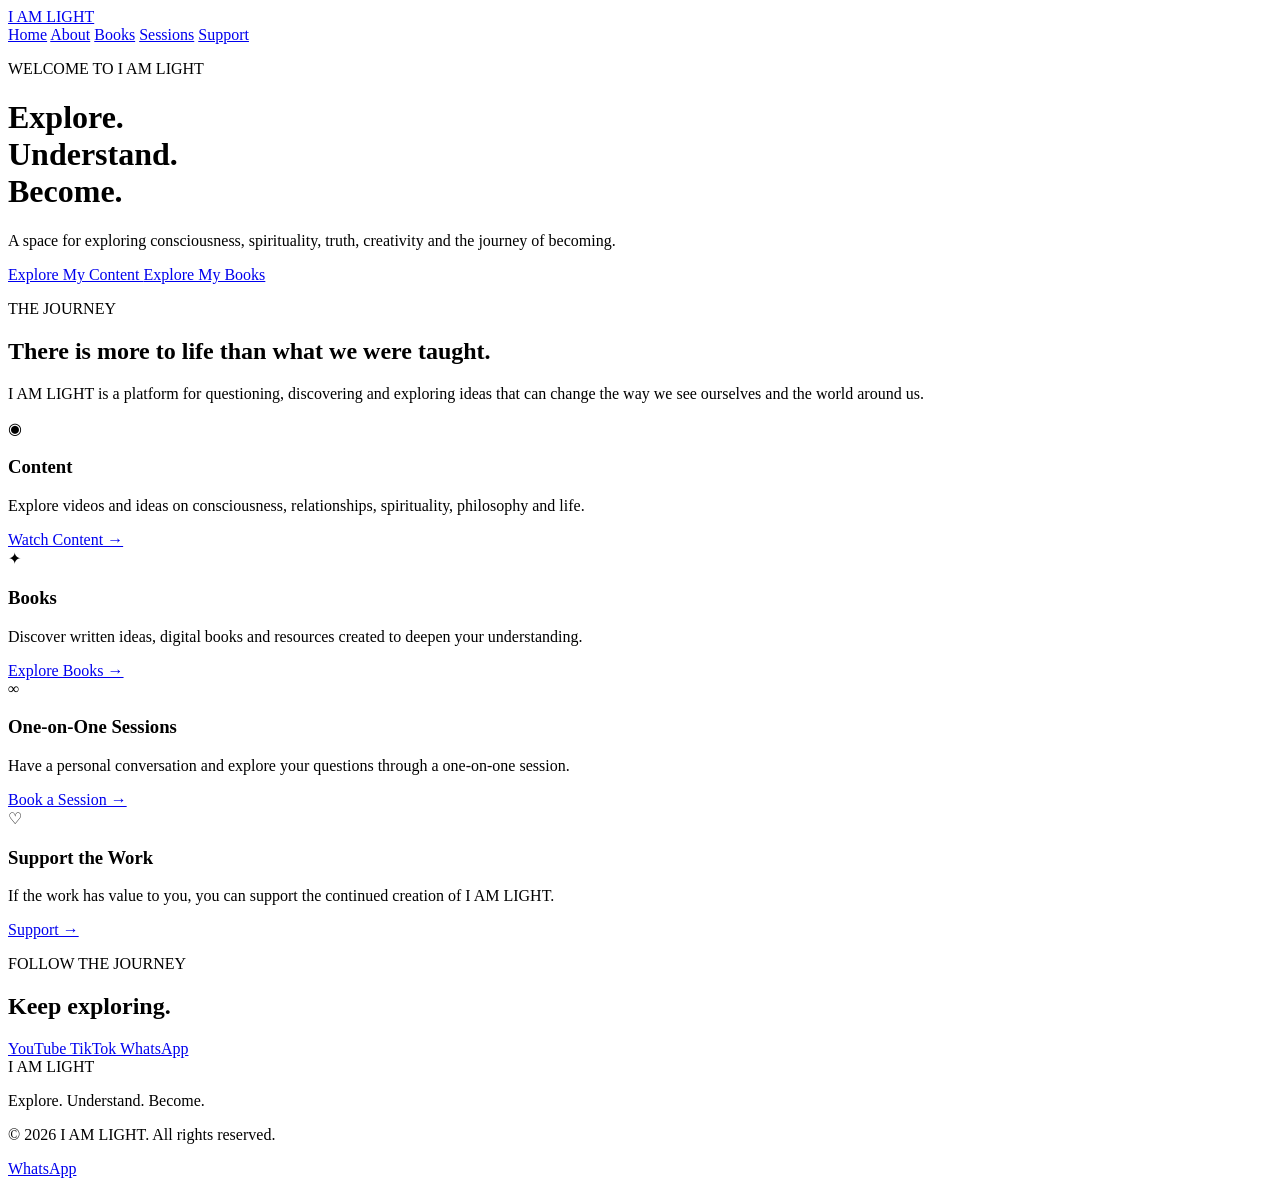
==== index.html @ 83806f4c "Create index.html" ====
<!DOCTYPE html>
<html lang="en">
<head>
    <meta charset="UTF-8">
    <meta name="viewport" content="width=device-width, initial-scale=1.0">

    <meta name="description"
          content="I AM LIGHT — Exploring consciousness, spirituality, truth, creativity and transformation.">

    <title>I AM LIGHT | Explore. Understand. Become.</title>

    <link rel="stylesheet" href="style.css">
</head>

<body>

<!-- NAVIGATION -->
<nav class="navbar">

    <a href="index.html" class="logo">
        I AM LIGHT
    </a>

    <div class="nav-links">
        <a href="index.html">Home</a>
        <a href="about.html">About</a>
        <a href="books.html">Books</a>
        <a href="sessions.html">Sessions</a>
        <a href="support.html">Support</a>
    </div>

</nav>


<!-- HERO -->
<header class="hero">

    <div class="hero-content">

        <p class="eyebrow">
            WELCOME TO I AM LIGHT
        </p>

        <h1>
            Explore.<br>
            Understand.<br>
            Become.
        </h1>

        <p class="hero-text">
            A space for exploring consciousness, spirituality,
            truth, creativity and the journey of becoming.
        </p>

        <div class="hero-buttons">

            <a
                href="https://youtube.com/@iamlightofficial"
                target="_blank"
                class="btn primary">
                Explore My Content
            </a>

            <a
                href="books.html"
                class="btn secondary">
                Explore My Books
            </a>

        </div>

    </div>

</header>


<!-- INTRODUCTION -->
<section class="intro">

    <p class="eyebrow">
        THE JOURNEY
    </p>

    <h2>
        There is more to life than what we were taught.
    </h2>

    <p>
        I AM LIGHT is a platform for questioning,
        discovering and exploring ideas that can change
        the way we see ourselves and the world around us.
    </p>

</section>


<!-- MAIN FEATURES -->
<section class="features">

    <div class="feature-card">

        <div class="icon">◉</div>

        <h3>Content</h3>

        <p>
            Explore videos and ideas on consciousness,
            relationships, spirituality, philosophy and life.
        </p>

        <a href="https://youtube.com/@iamlightofficial"
           target="_blank">
            Watch Content →
        </a>

    </div>


    <div class="feature-card">

        <div class="icon">✦</div>

        <h3>Books</h3>

        <p>
            Discover written ideas, digital books and
            resources created to deepen your understanding.
        </p>

        <a href="books.html">
            Explore Books →
        </a>

    </div>


    <div class="feature-card">

        <div class="icon">∞</div>

        <h3>One-on-One Sessions</h3>

        <p>
            Have a personal conversation and explore
            your questions through a one-on-one session.
        </p>

        <a href="sessions.html">
            Book a Session →
        </a>

    </div>


    <div class="feature-card">

        <div class="icon">♡</div>

        <h3>Support the Work</h3>

        <p>
            If the work has value to you, you can support
            the continued creation of I AM LIGHT.
        </p>

        <a href="support.html">
            Support →
        </a>

    </div>

</section>


<!-- SOCIALS -->
<section class="social-section">

    <p class="eyebrow">
        FOLLOW THE JOURNEY
    </p>

    <h2>
        Keep exploring.
    </h2>

    <div class="social-buttons">

        <a
            href="https://youtube.com/@iamlightofficial"
            target="_blank"
            class="social-btn">
            YouTube
        </a>

        <a
            href="https://www.tiktok.com/@iamlightofficial"
            target="_blank"
            class="social-btn">
            TikTok
        </a>

        <a
            href="https://wa.me/254745130626"
            target="_blank"
            class="social-btn">
            WhatsApp
        </a>

    </div>

</section>


<!-- FOOTER -->
<footer>

    <div class="footer-logo">
        I AM LIGHT
    </div>

    <p>
        Explore. Understand. Become.
    </p>

    <p class="copyright">
        © 2026 I AM LIGHT. All rights reserved.
    </p>

</footer>


<!-- WHATSAPP FLOATING BUTTON -->

<a
    href="https://wa.me/254745130626?text=Hello%20I%20AM%20LIGHT"
    target="_blank"
    class="whatsapp">
    WhatsApp
</a>


<script src="script.js"></script>

</body>
</html>
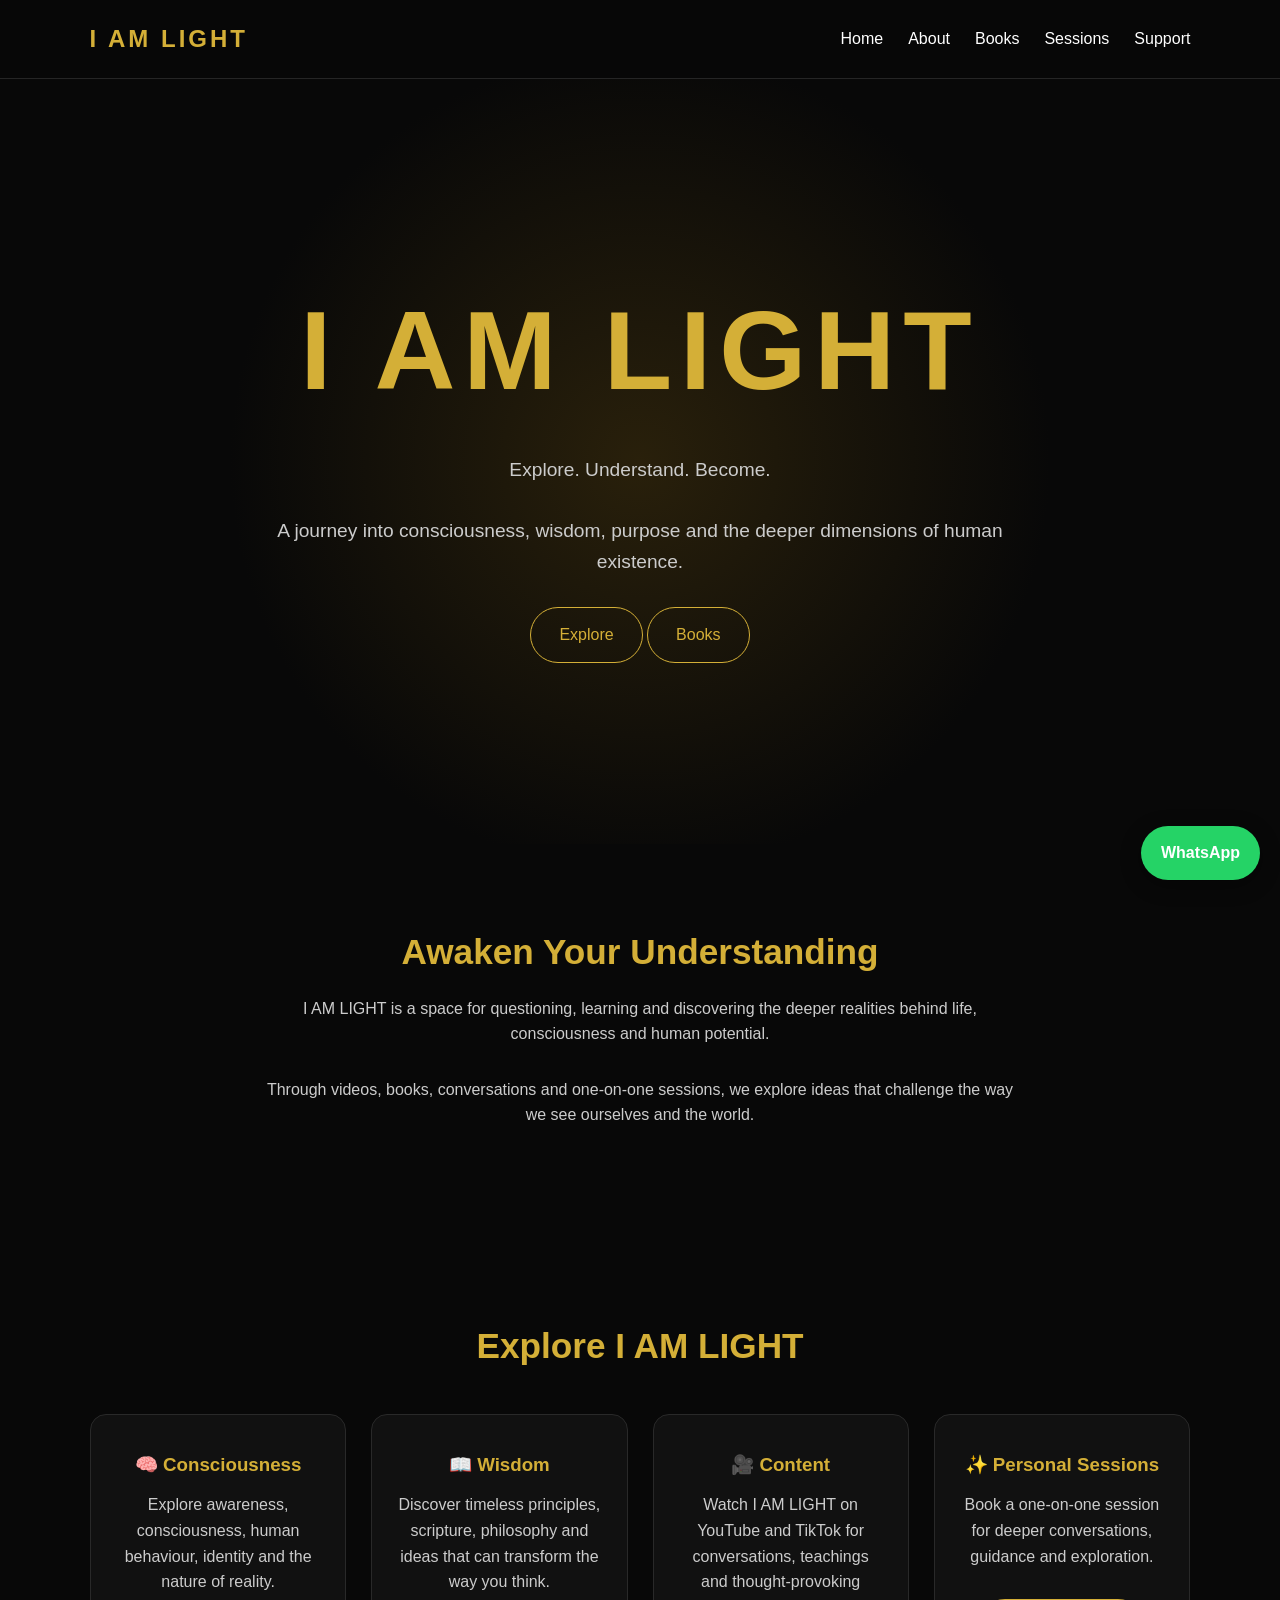
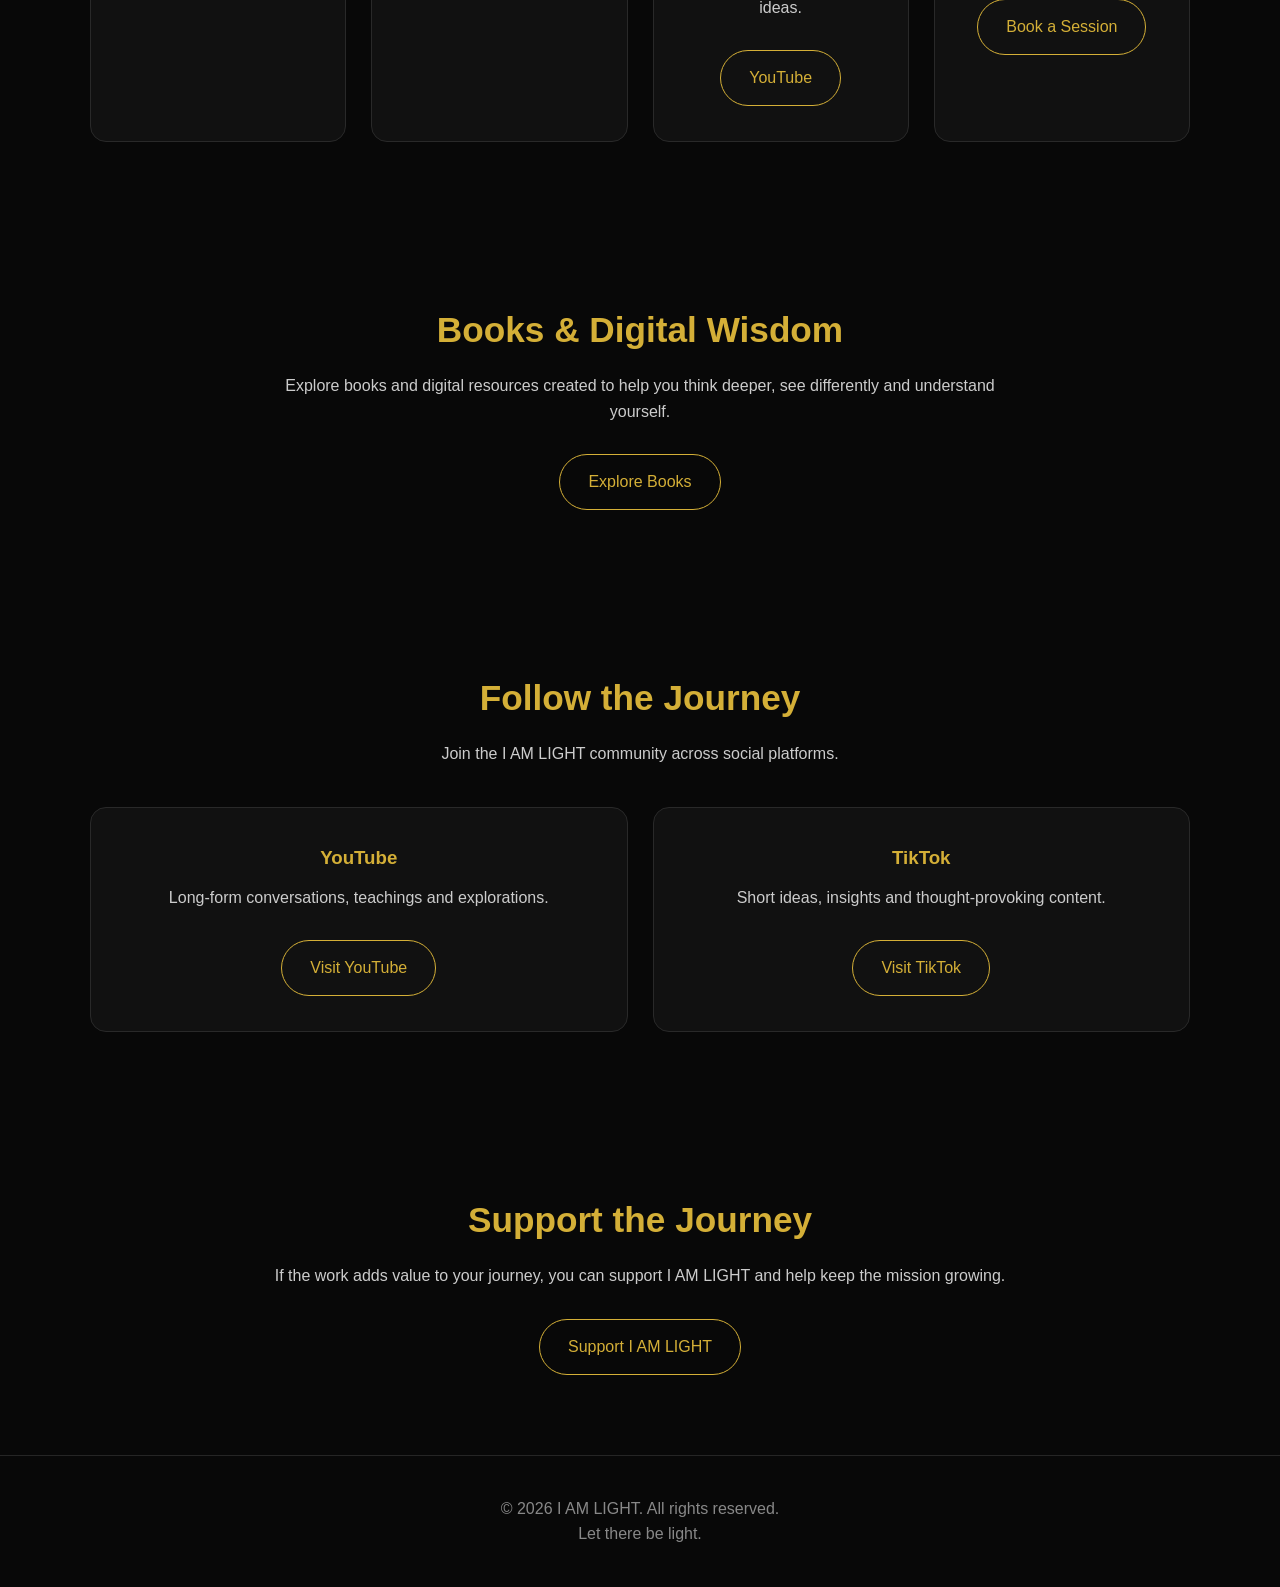
==== commit f308d2aa: "Create index.html" ====
--- a/index.html
+++ b/index.html
@@ -4,10 +4,10 @@
     <meta charset="UTF-8">
     <meta name="viewport" content="width=device-width, initial-scale=1.0">
 
+    <title>I AM LIGHT | Explore. Understand. Become.</title>
+
     <meta name="description"
-          content="I AM LIGHT — Exploring consciousness, spirituality, truth, creativity and transformation.">
-
-    <title>I AM LIGHT | Explore. Understand. Become.</title>
+          content="I AM LIGHT — a platform for exploring consciousness, wisdom, purpose, spirituality and human potential.">
 
     <link rel="stylesheet" href="style.css">
 </head>
@@ -15,227 +15,238 @@
 <body>
 
 <!-- NAVIGATION -->
-<nav class="navbar">
-
-    <a href="index.html" class="logo">
-        I AM LIGHT
-    </a>
-
-    <div class="nav-links">
-        <a href="index.html">Home</a>
-        <a href="about.html">About</a>
-        <a href="books.html">Books</a>
-        <a href="sessions.html">Sessions</a>
-        <a href="support.html">Support</a>
+
+<nav>
+    <h2>I AM LIGHT</h2>
+
+    <ul>
+        <li><a href="index.html">Home</a></li>
+        <li><a href="about.html">About</a></li>
+        <li><a href="books.html">Books</a></li>
+        <li><a href="sessions.html">Sessions</a></li>
+        <li><a href="support.html">Support</a></li>
+    </ul>
+</nav>
+
+
+<!-- HERO -->
+
+<section class="hero">
+
+    <h1>I AM LIGHT</h1>
+
+    <p>
+        Explore. Understand. Become.
+    </p>
+
+    <p>
+        A journey into consciousness, wisdom, purpose and the
+        deeper dimensions of human existence.
+    </p>
+
+    <div>
+        <a href="#explore" class="button">
+            Explore
+        </a>
+
+        <a href="books.html" class="button">
+            Books
+        </a>
     </div>
 
-</nav>
-
-
-<!-- HERO -->
-<header class="hero">
-
-    <div class="hero-content">
-
-        <p class="eyebrow">
-            WELCOME TO I AM LIGHT
-        </p>
-
-        <h1>
-            Explore.<br>
-            Understand.<br>
-            Become.
-        </h1>
-
-        <p class="hero-text">
-            A space for exploring consciousness, spirituality,
-            truth, creativity and the journey of becoming.
-        </p>
-
-        <div class="hero-buttons">
+</section>
+
+
+<!-- INTRODUCTION -->
+
+<section id="explore">
+
+    <h2>Awaken Your Understanding</h2>
+
+    <p>
+        I AM LIGHT is a space for questioning, learning and discovering
+        the deeper realities behind life, consciousness and human potential.
+    </p>
+
+    <p>
+        Through videos, books, conversations and one-on-one sessions,
+        we explore ideas that challenge the way we see ourselves and the world.
+    </p>
+
+</section>
+
+
+<!-- WHAT YOU WILL FIND -->
+
+<section>
+
+    <h2>Explore I AM LIGHT</h2>
+
+    <div class="cards">
+
+        <div class="card">
+            <h3>🧠 Consciousness</h3>
+
+            <p>
+                Explore awareness, consciousness, human behaviour,
+                identity and the nature of reality.
+            </p>
+        </div>
+
+
+        <div class="card">
+            <h3>📖 Wisdom</h3>
+
+            <p>
+                Discover timeless principles, scripture, philosophy
+                and ideas that can transform the way you think.
+            </p>
+        </div>
+
+
+        <div class="card">
+            <h3>🎥 Content</h3>
+
+            <p>
+                Watch I AM LIGHT on YouTube and TikTok for conversations,
+                teachings and thought-provoking ideas.
+            </p>
 
             <a
                 href="https://youtube.com/@iamlightofficial"
                 target="_blank"
-                class="btn primary">
-                Explore My Content
-            </a>
+                class="button">
+                YouTube
+            </a>
+        </div>
+
+
+        <div class="card">
+            <h3>✨ Personal Sessions</h3>
+
+            <p>
+                Book a one-on-one session for deeper conversations,
+                guidance and exploration.
+            </p>
+
+            <a href="sessions.html" class="button">
+                Book a Session
+            </a>
+        </div>
+
+    </div>
+
+</section>
+
+
+<!-- BOOKS -->
+
+<section>
+
+    <h2>Books & Digital Wisdom</h2>
+
+    <p>
+        Explore books and digital resources created to help you
+        think deeper, see differently and understand yourself.
+    </p>
+
+    <a href="books.html" class="button">
+        Explore Books
+    </a>
+
+</section>
+
+
+<!-- SOCIAL -->
+
+<section>
+
+    <h2>Follow the Journey</h2>
+
+    <p>
+        Join the I AM LIGHT community across social platforms.
+    </p>
+
+    <div class="cards">
+
+        <div class="card">
+            <h3>YouTube</h3>
+
+            <p>
+                Long-form conversations, teachings and explorations.
+            </p>
 
             <a
-                href="books.html"
-                class="btn secondary">
-                Explore My Books
-            </a>
-
+                href="https://youtube.com/@iamlightofficial"
+                target="_blank"
+                class="button">
+                Visit YouTube
+            </a>
+        </div>
+
+
+        <div class="card">
+            <h3>TikTok</h3>
+
+            <p>
+                Short ideas, insights and thought-provoking content.
+            </p>
+
+            <a
+                href="https://www.tiktok.com/@iamlightofficial"
+                target="_blank"
+                class="button">
+                Visit TikTok
+            </a>
         </div>
 
     </div>
 
-</header>
-
-
-<!-- INTRODUCTION -->
-<section class="intro">
-
-    <p class="eyebrow">
-        THE JOURNEY
-    </p>
-
-    <h2>
-        There is more to life than what we were taught.
-    </h2>
-
-    <p>
-        I AM LIGHT is a platform for questioning,
-        discovering and exploring ideas that can change
-        the way we see ourselves and the world around us.
-    </p>
-
-</section>
-
-
-<!-- MAIN FEATURES -->
-<section class="features">
-
-    <div class="feature-card">
-
-        <div class="icon">◉</div>
-
-        <h3>Content</h3>
-
-        <p>
-            Explore videos and ideas on consciousness,
-            relationships, spirituality, philosophy and life.
-        </p>
-
-        <a href="https://youtube.com/@iamlightofficial"
-           target="_blank">
-            Watch Content →
-        </a>
-
-    </div>
-
-
-    <div class="feature-card">
-
-        <div class="icon">✦</div>
-
-        <h3>Books</h3>
-
-        <p>
-            Discover written ideas, digital books and
-            resources created to deepen your understanding.
-        </p>
-
-        <a href="books.html">
-            Explore Books →
-        </a>
-
-    </div>
-
-
-    <div class="feature-card">
-
-        <div class="icon">∞</div>
-
-        <h3>One-on-One Sessions</h3>
-
-        <p>
-            Have a personal conversation and explore
-            your questions through a one-on-one session.
-        </p>
-
-        <a href="sessions.html">
-            Book a Session →
-        </a>
-
-    </div>
-
-
-    <div class="feature-card">
-
-        <div class="icon">♡</div>
-
-        <h3>Support the Work</h3>
-
-        <p>
-            If the work has value to you, you can support
-            the continued creation of I AM LIGHT.
-        </p>
-
-        <a href="support.html">
-            Support →
-        </a>
-
-    </div>
-
-</section>
-
-
-<!-- SOCIALS -->
-<section class="social-section">
-
-    <p class="eyebrow">
-        FOLLOW THE JOURNEY
-    </p>
-
-    <h2>
-        Keep exploring.
-    </h2>
-
-    <div class="social-buttons">
-
-        <a
-            href="https://youtube.com/@iamlightofficial"
-            target="_blank"
-            class="social-btn">
-            YouTube
-        </a>
-
-        <a
-            href="https://www.tiktok.com/@iamlightofficial"
-            target="_blank"
-            class="social-btn">
-            TikTok
-        </a>
-
-        <a
-            href="https://wa.me/254745130626"
-            target="_blank"
-            class="social-btn">
-            WhatsApp
-        </a>
-
-    </div>
+</section>
+
+
+<!-- SUPPORT -->
+
+<section>
+
+    <h2>Support the Journey</h2>
+
+    <p>
+        If the work adds value to your journey, you can support
+        I AM LIGHT and help keep the mission growing.
+    </p>
+
+    <a href="support.html" class="button">
+        Support I AM LIGHT
+    </a>
 
 </section>
 
 
 <!-- FOOTER -->
+
 <footer>
 
-    <div class="footer-logo">
-        I AM LIGHT
-    </div>
-
-    <p>
-        Explore. Understand. Become.
-    </p>
-
-    <p class="copyright">
+    <p>
         © 2026 I AM LIGHT. All rights reserved.
     </p>
 
+    <p>
+        Let there be light.
+    </p>
+
 </footer>
 
 
-<!-- WHATSAPP FLOATING BUTTON -->
+<!-- WHATSAPP -->
 
 <a
     href="https://wa.me/254745130626?text=Hello%20I%20AM%20LIGHT"
     target="_blank"
     class="whatsapp">
+
     WhatsApp
+
 </a>
 
 
--- a/style.css
+++ b/style.css
@@ -0,0 +1,195 @@
+/* =========================
+   I AM LIGHT — MAIN STYLE
+   ========================= */
+
+* {
+    margin: 0;
+    padding: 0;
+    box-sizing: border-box;
+}
+
+html {
+    scroll-behavior: smooth;
+}
+
+body {
+    font-family: Arial, sans-serif;
+    background: #080808;
+    color: #ffffff;
+    line-height: 1.6;
+}
+
+a {
+    color: inherit;
+    text-decoration: none;
+}
+
+/* NAVIGATION */
+
+nav {
+    display: flex;
+    justify-content: space-between;
+    align-items: center;
+    padding: 20px 7%;
+    background: rgba(8, 8, 8, 0.95);
+    border-bottom: 1px solid #252525;
+    position: sticky;
+    top: 0;
+    z-index: 1000;
+}
+
+nav h2 {
+    color: #d4af37;
+    letter-spacing: 3px;
+}
+
+nav ul {
+    display: flex;
+    gap: 25px;
+    list-style: none;
+}
+
+nav ul li a {
+    color: #ffffff;
+    transition: 0.3s;
+}
+
+nav ul li a:hover {
+    color: #d4af37;
+}
+
+/* HERO */
+
+.hero {
+    min-height: 85vh;
+    display: flex;
+    flex-direction: column;
+    justify-content: center;
+    align-items: center;
+    text-align: center;
+    padding: 40px 20px;
+    background:
+        radial-gradient(circle at center, #29200b 0%, #080808 55%);
+}
+
+.hero h1 {
+    font-size: clamp(3rem, 12vw, 7rem);
+    letter-spacing: 8px;
+    color: #d4af37;
+    margin-bottom: 15px;
+}
+
+.hero p {
+    font-size: 1.2rem;
+    color: #cccccc;
+    margin-bottom: 30px;
+}
+
+.button {
+    display: inline-block;
+    padding: 14px 28px;
+    border: 1px solid #d4af37;
+    border-radius: 30px;
+    color: #d4af37;
+    transition: 0.3s;
+}
+
+.button:hover {
+    background: #d4af37;
+    color: #080808;
+}
+
+/* SECTIONS */
+
+section {
+    padding: 80px 7%;
+    text-align: center;
+}
+
+section h2 {
+    font-size: 2.2rem;
+    margin-bottom: 15px;
+    color: #d4af37;
+}
+
+section p {
+    max-width: 750px;
+    margin: 0 auto 30px;
+    color: #cccccc;
+}
+
+/* CARDS */
+
+.cards {
+    display: grid;
+    grid-template-columns: repeat(auto-fit, minmax(220px, 1fr));
+    gap: 25px;
+    max-width: 1100px;
+    margin: 40px auto 0;
+}
+
+.card {
+    background: #111111;
+    border: 1px solid #292929;
+    border-radius: 16px;
+    padding: 35px 25px;
+    transition: 0.3s;
+}
+
+.card:hover {
+    transform: translateY(-6px);
+    border-color: #d4af37;
+}
+
+.card h3 {
+    color: #d4af37;
+    margin-bottom: 12px;
+}
+
+/* FOOTER */
+
+footer {
+    text-align: center;
+    padding: 40px 20px;
+    border-top: 1px solid #252525;
+    color: #888888;
+}
+
+/* WHATSAPP */
+
+.whatsapp {
+    position: fixed;
+    right: 20px;
+    bottom: 20px;
+    background: #25D366;
+    color: white;
+    padding: 14px 20px;
+    border-radius: 50px;
+    font-weight: bold;
+    z-index: 2000;
+    box-shadow: 0 5px 20px rgba(0,0,0,0.4);
+}
+
+/* MOBILE */
+
+@media (max-width: 700px) {
+
+    nav {
+        flex-direction: column;
+        gap: 15px;
+    }
+
+    nav ul {
+        gap: 12px;
+        flex-wrap: wrap;
+        justify-content: center;
+    }
+
+    .hero h1 {
+        letter-spacing: 4px;
+    }
+
+    section {
+        padding: 60px 5%;
+    }
+}
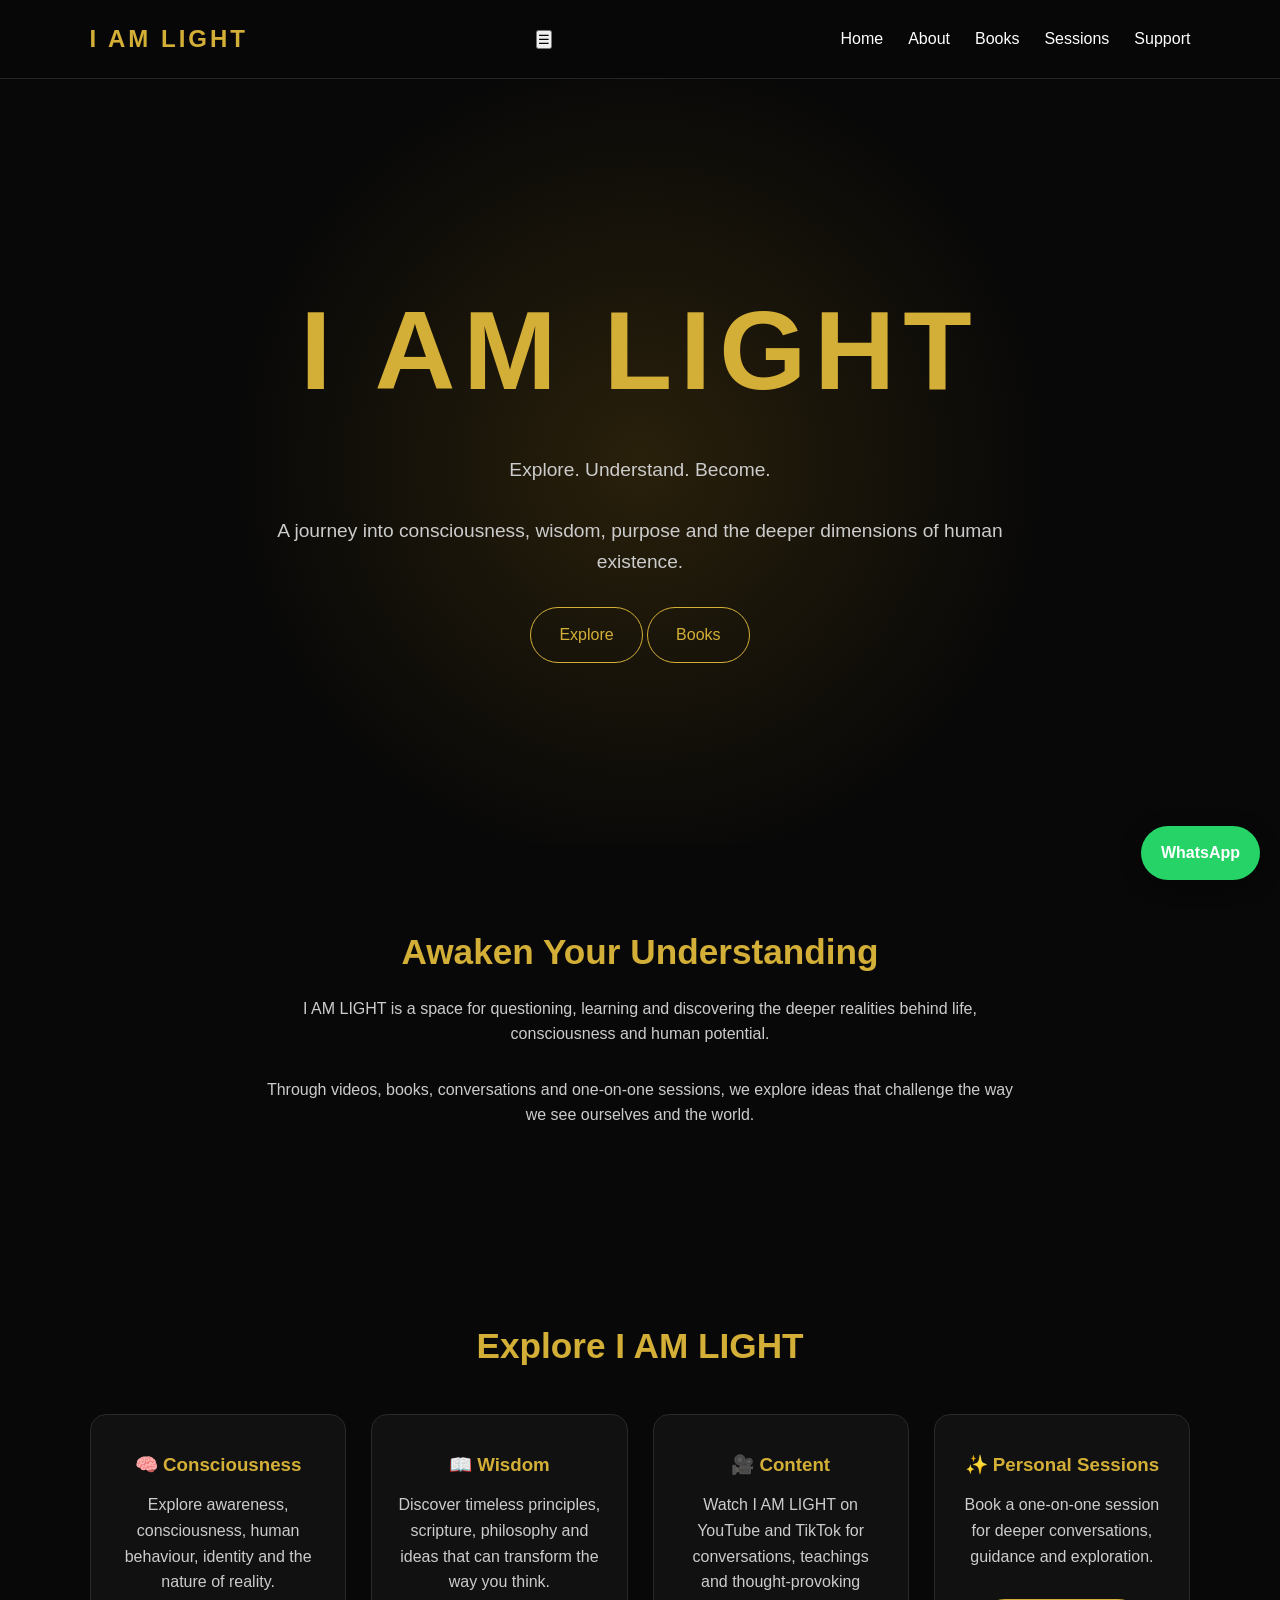
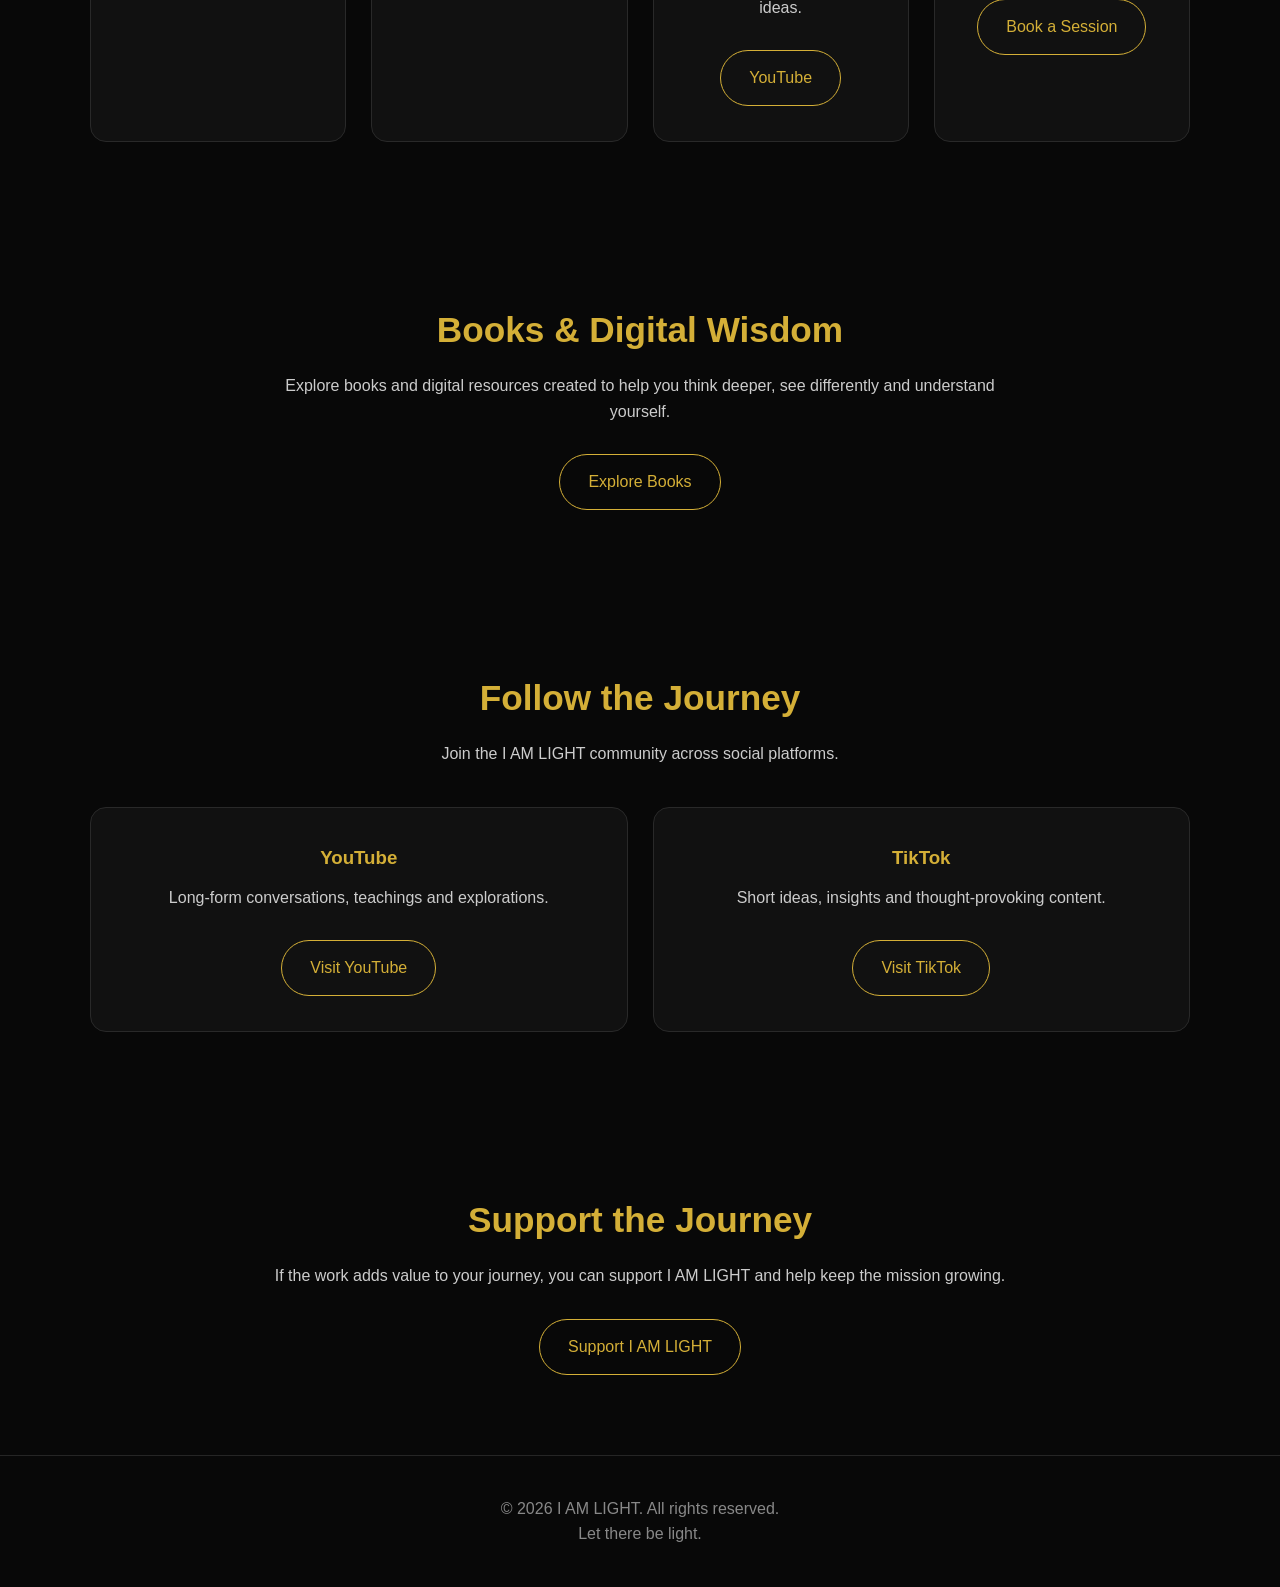
==== commit e3f41bcd: "Update index.html" ====
--- a/index.html
+++ b/index.html
@@ -19,7 +19,11 @@
 <nav>
     <h2>I AM LIGHT</h2>
 
-    <ul>
+    <button class="menu-toggle" onclick="toggleMenu()">
+        ☰
+    </button>
+
+    <ul id="nav-menu">
         <li><a href="index.html">Home</a></li>
         <li><a href="about.html">About</a></li>
         <li><a href="books.html">Books</a></li>
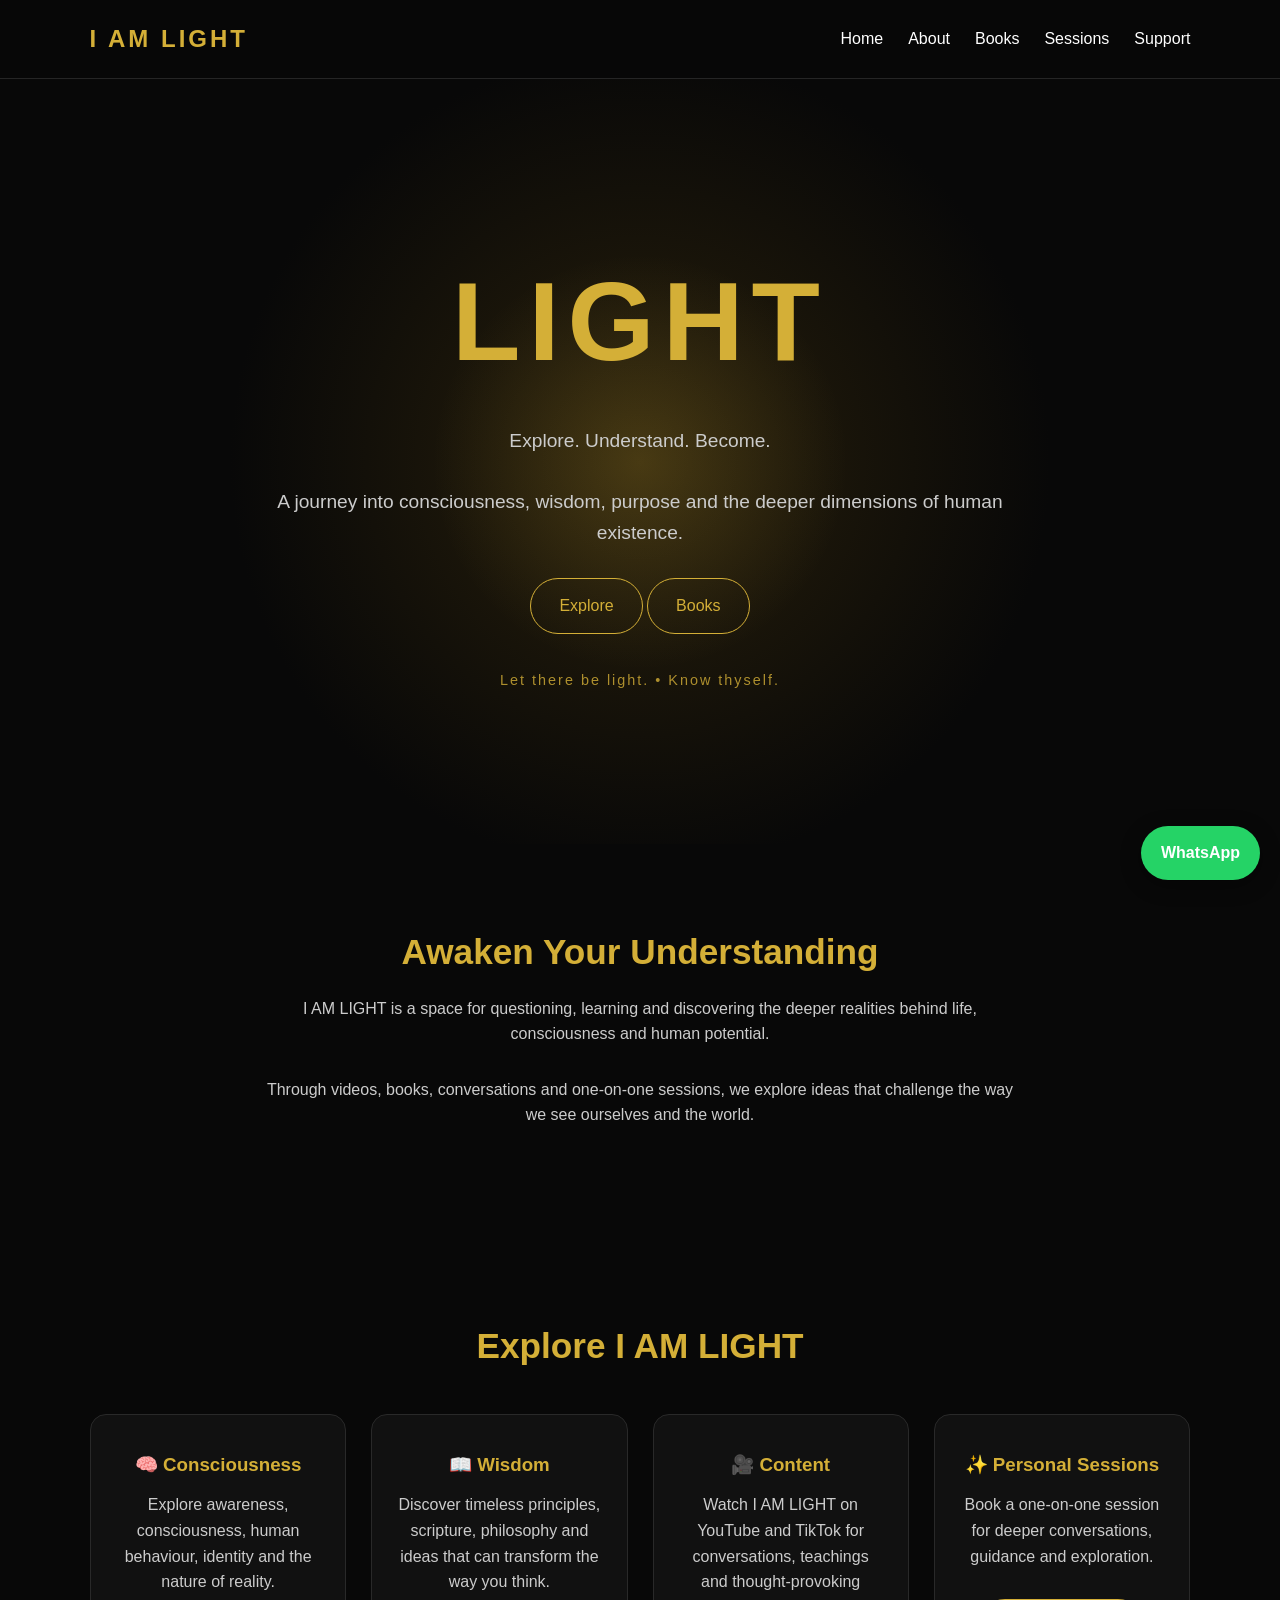
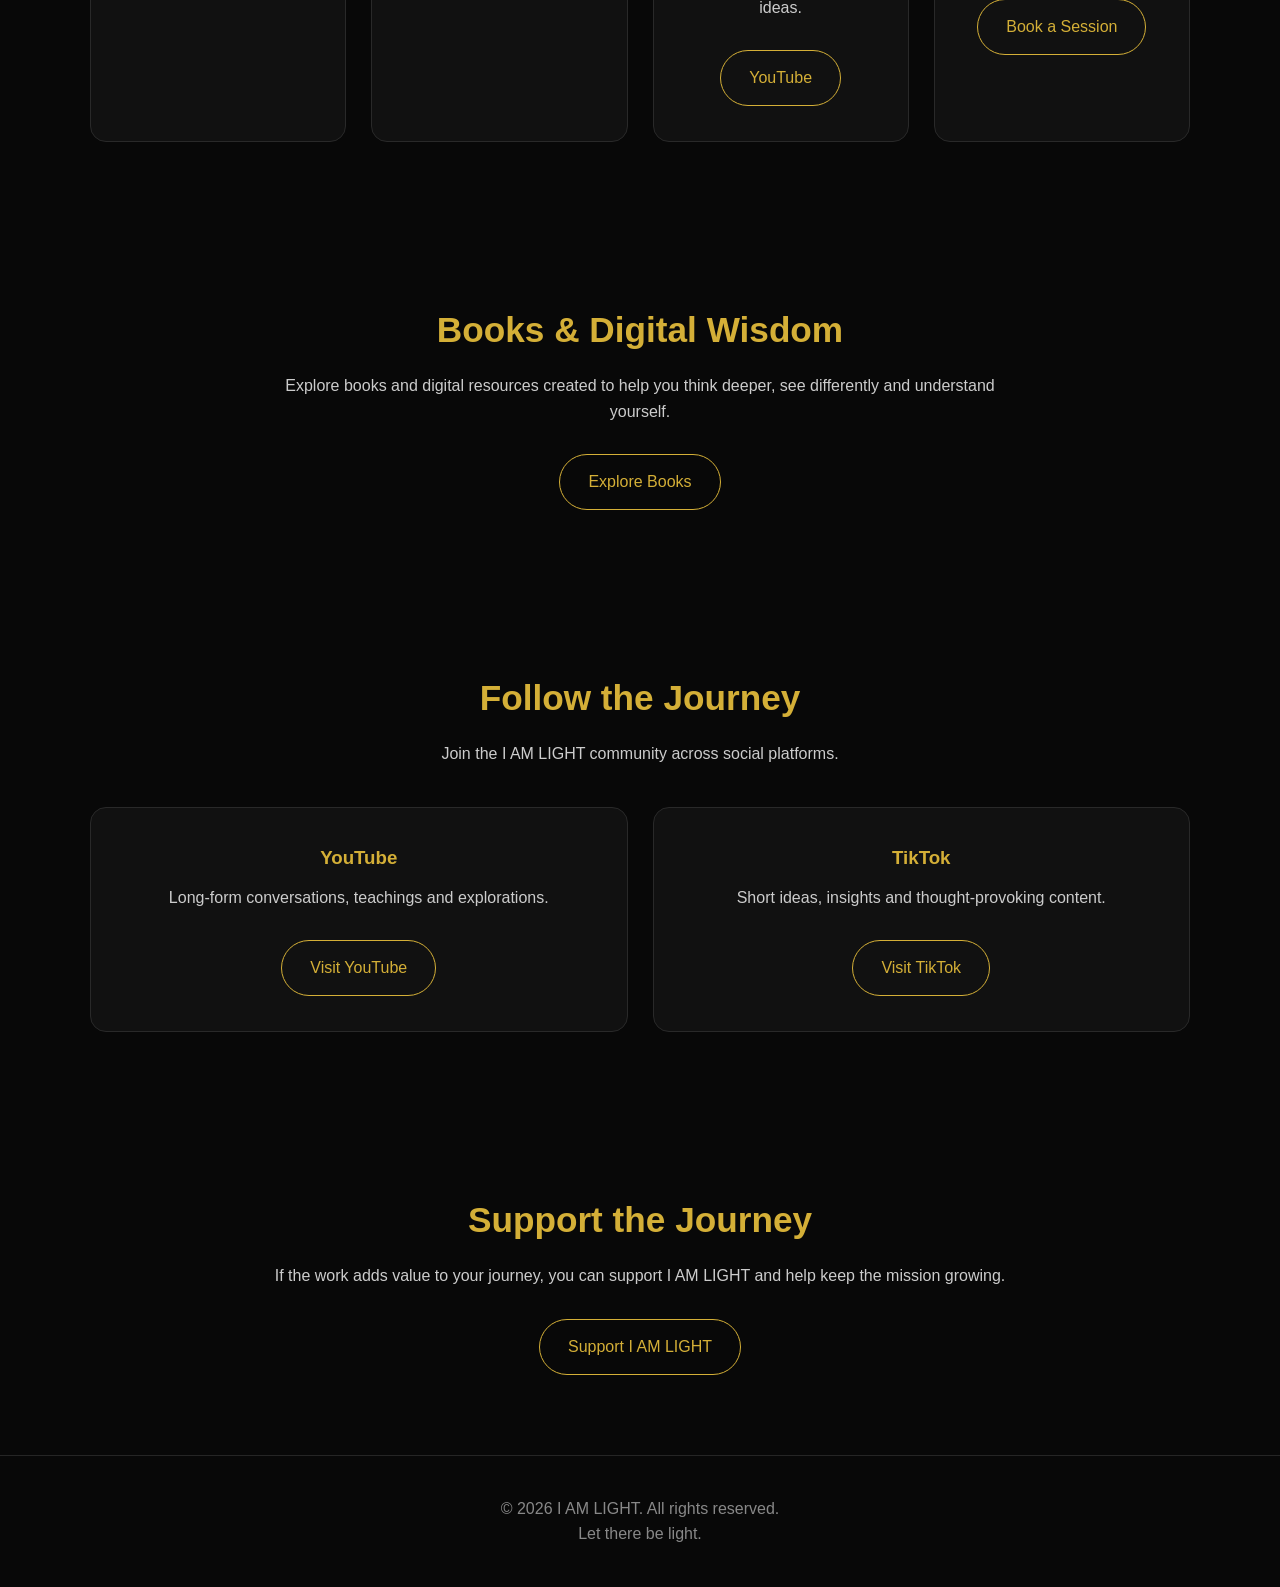
==== commit 440970aa: "Update index.html" ====
--- a/index.html
+++ b/index.html
@@ -37,7 +37,7 @@
 
 <section class="hero">
 
-    <h1>I AM LIGHT</h1>
+    <h1>LIGHT</h1>
 
     <p>
         Explore. Understand. Become.
--- a/style.css
+++ b/style.css
@@ -192,4 +192,158 @@
     section {
         padding: 60px 5%;
     }
+}
+/* =========================
+   MOBILE MENU
+   ========================= */
+
+.menu-toggle {
+    display: none;
+    background: transparent;
+    border: 1px solid #d4af37;
+    color: #d4af37;
+    font-size: 24px;
+    padding: 5px 12px;
+    border-radius: 8px;
+    cursor: pointer;
+}
+
+@media (max-width: 700px) {
+
+    nav {
+        position: relative;
+        flex-direction: row;
+        justify-content: space-between;
+        padding: 18px 6%;
+    }
+
+    .menu-toggle {
+        display: block;
+    }
+
+    nav ul {
+        display: none;
+        position: absolute;
+        top: 100%;
+        left: 0;
+        width: 100%;
+        background: #080808;
+        border-top: 1px solid #292929;
+        flex-direction: column;
+        gap: 0;
+        padding: 10px 0;
+    }
+
+    nav ul.active {
+        display: flex;
+    }
+
+    nav ul li {
+        text-align: center;
+        padding: 14px;
+    }
+
+    nav ul li a {
+        display: block;
+    }
+}
+/* =========================
+   I AM LIGHT — HERO GLOW
+   ========================= */
+
+.hero {
+    position: relative;
+    overflow: hidden;
+}
+
+/* Soft light behind the title */
+.hero::before {
+    content: "";
+    position: absolute;
+    width: 420px;
+    height: 420px;
+    background: radial-gradient(
+        circle,
+        rgba(212, 175, 55, 0.18),
+        transparent 70%
+    );
+    top: 50%;
+    left: 50%;
+    transform: translate(-50%, -50%);
+    pointer-events: none;
+}
+
+/* Keep hero content above the glow */
+.hero h1,
+.hero p,
+.hero div {
+    position: relative;
+    z-index: 1;
+}
+
+/* Signature */
+.hero::after {
+    content: "Let there be light.  •  Know thyself.";
+    display: block;
+    position: relative;
+    z-index: 1;
+    margin-top: 35px;
+    color: #d4af37;
+    font-size: 0.9rem;
+    letter-spacing: 2px;
+    opacity: 0.8;
+}
+/* =========================
+   BOOK COVERS
+   ========================= */
+
+.book-cover {
+    width: 150px;
+    height: 210px;
+    margin: 0 auto 25px;
+    display: flex;
+    align-items: center;
+    justify-content: center;
+    text-align: center;
+
+    background:
+        radial-gradient(
+            circle,
+            rgba(212, 175, 55, 0.35),
+            #111111 65%
+        );
+
+    border: 1px solid #d4af37;
+    border-radius: 6px;
+
+    color: #d4af37;
+    font-size: 1.3rem;
+    font-weight: bold;
+    letter-spacing: 3px;
+
+    box-shadow:
+        0 10px 35px rgba(212, 175, 55, 0.12);
+}
+
+.book-cover span {
+    line-height: 1.6;
+}
+/* =========================
+   SESSION PAGE
+   ========================= */
+
+.session-card {
+    max-width: 500px;
+    margin: 40px auto;
+}
+
+.price {
+    font-size: 2.5rem;
+    color: #d4af37;
+    font-weight: bold;
+    margin: 20px 0;
+}
+
+.session-card .button {
+    margin-top: 15px;
 }
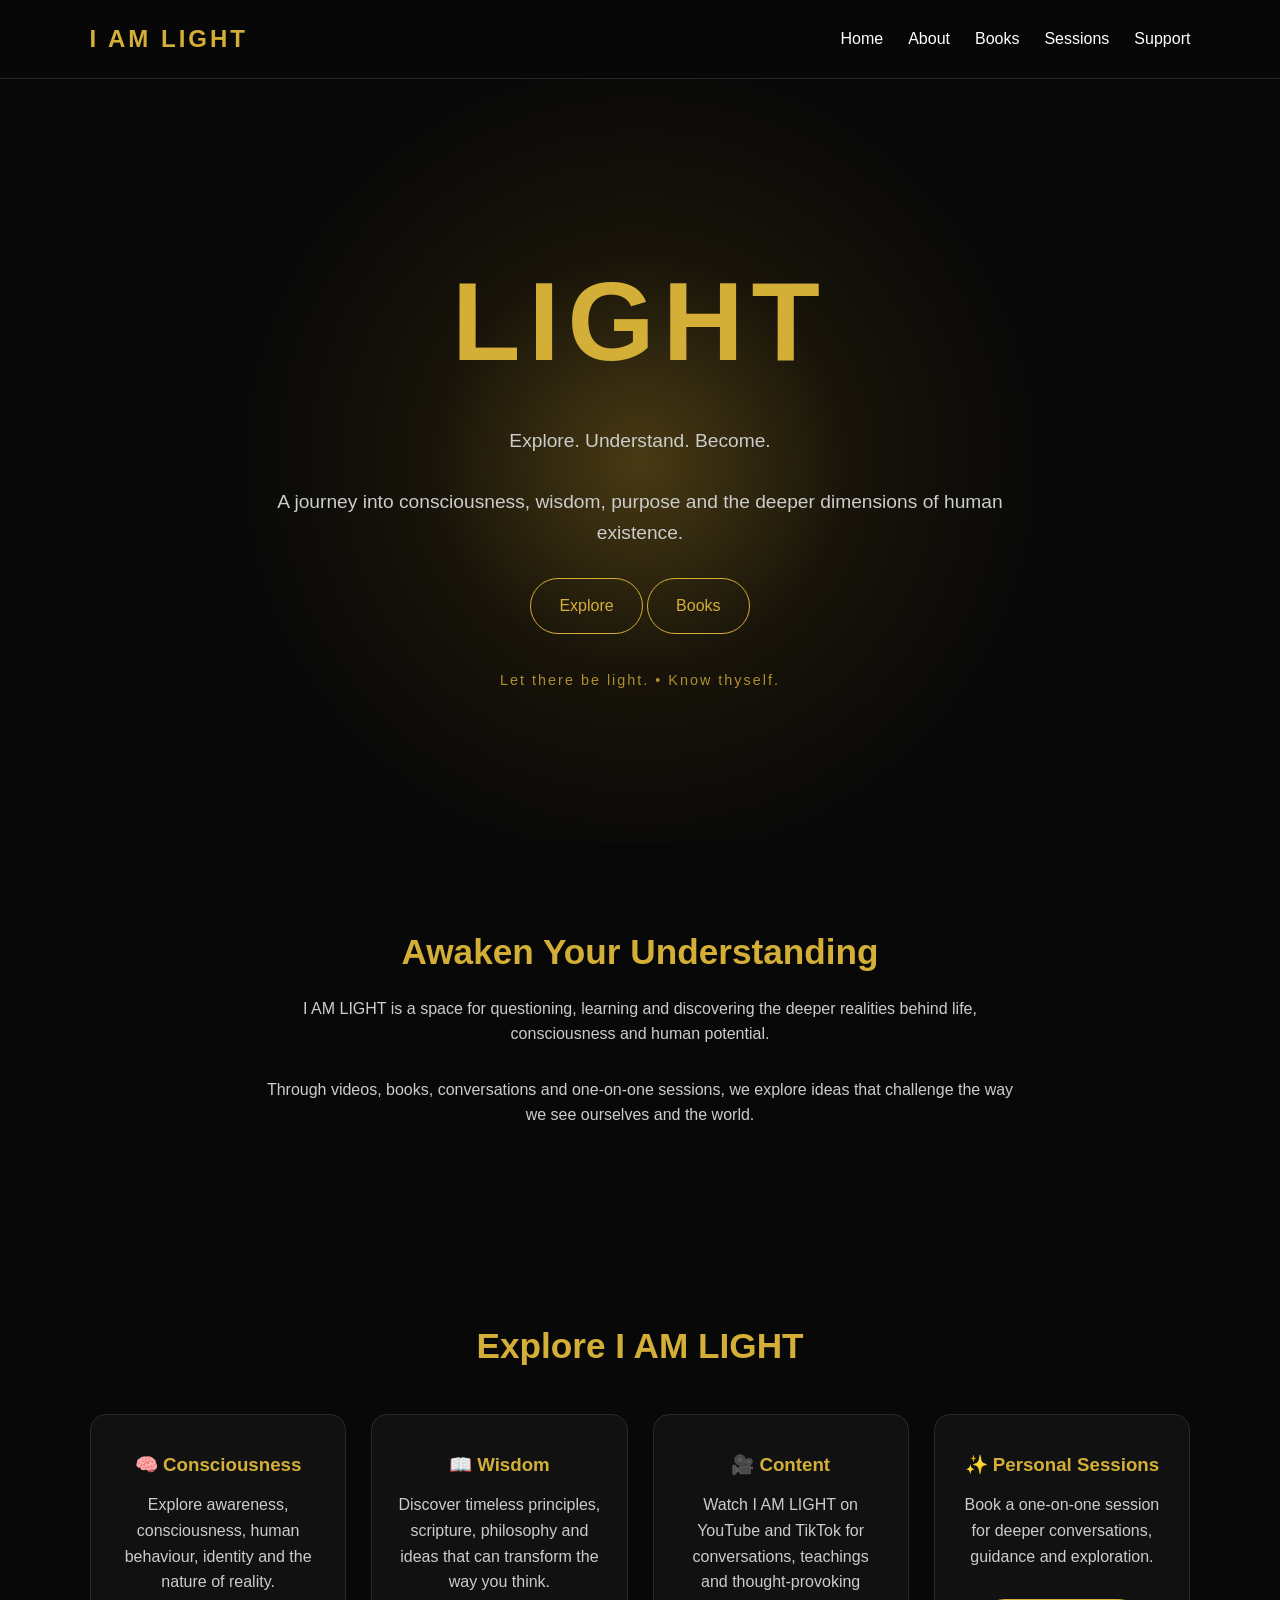
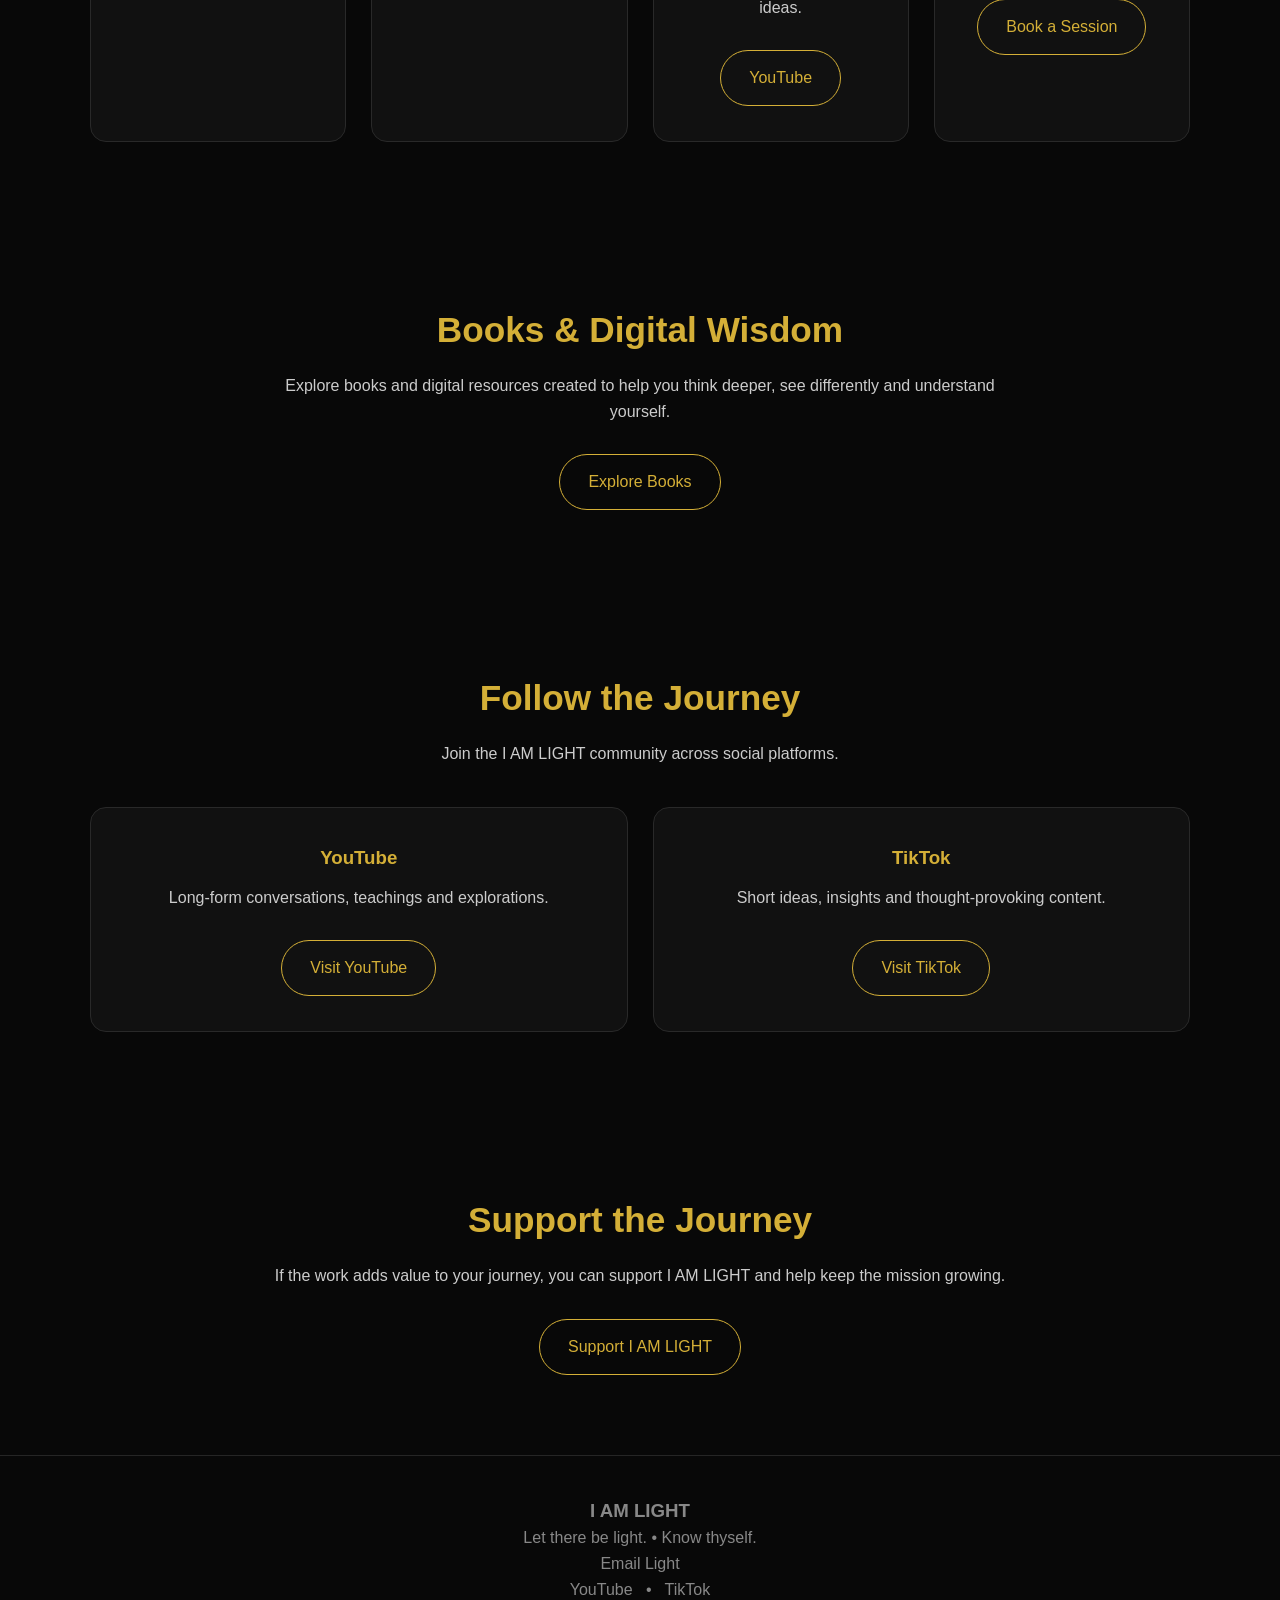
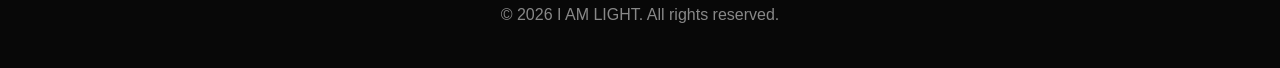
==== commit b158031e: "Update index.html" ====
--- a/index.html
+++ b/index.html
@@ -231,30 +231,32 @@
 
 <footer>
 
-    <p>
+    <h3>I AM LIGHT</h3>
+
+    <p>
+        Let there be light. • Know thyself.
+    </p>
+
+    <p>
+        <a href="mailto:silasmorembe@gmail.com">
+            Email Light
+        </a>
+    </p>
+
+    <p>
+        <a href="https://www.youtube.com/@iamlightofficial"
+           target="_blank">
+            YouTube
+        </a>
+        &nbsp; • &nbsp;
+        <a href="https://www.tiktok.com/@iamlightofficial"
+           target="_blank">
+            TikTok
+        </a>
+    </p>
+
+    <p class="copyright">
         © 2026 I AM LIGHT. All rights reserved.
     </p>
 
-    <p>
-        Let there be light.
-    </p>
-
-</footer>
-
-
-<!-- WHATSAPP -->
-
-<a
-    href="https://wa.me/254745130626?text=Hello%20I%20AM%20LIGHT"
-    target="_blank"
-    class="whatsapp">
-
-    WhatsApp
-
-</a>
-
-
-<script src="script.js"></script>
-
-</body>
-</html>+</footer>
--- a/style.css
+++ b/style.css
@@ -346,4 +346,20 @@
 
 .session-card .button {
     margin-top: 15px;
+}
+/* =========================
+   SUPPORT PAGE
+   ========================= */
+
+.support-card {
+    max-width: 550px;
+    margin: 40px auto;
+}
+
+.mpesa-number {
+    font-size: 2rem;
+    font-weight: bold;
+    color: #d4af37;
+    letter-spacing: 2px;
+    margin: 20px 0;
 }
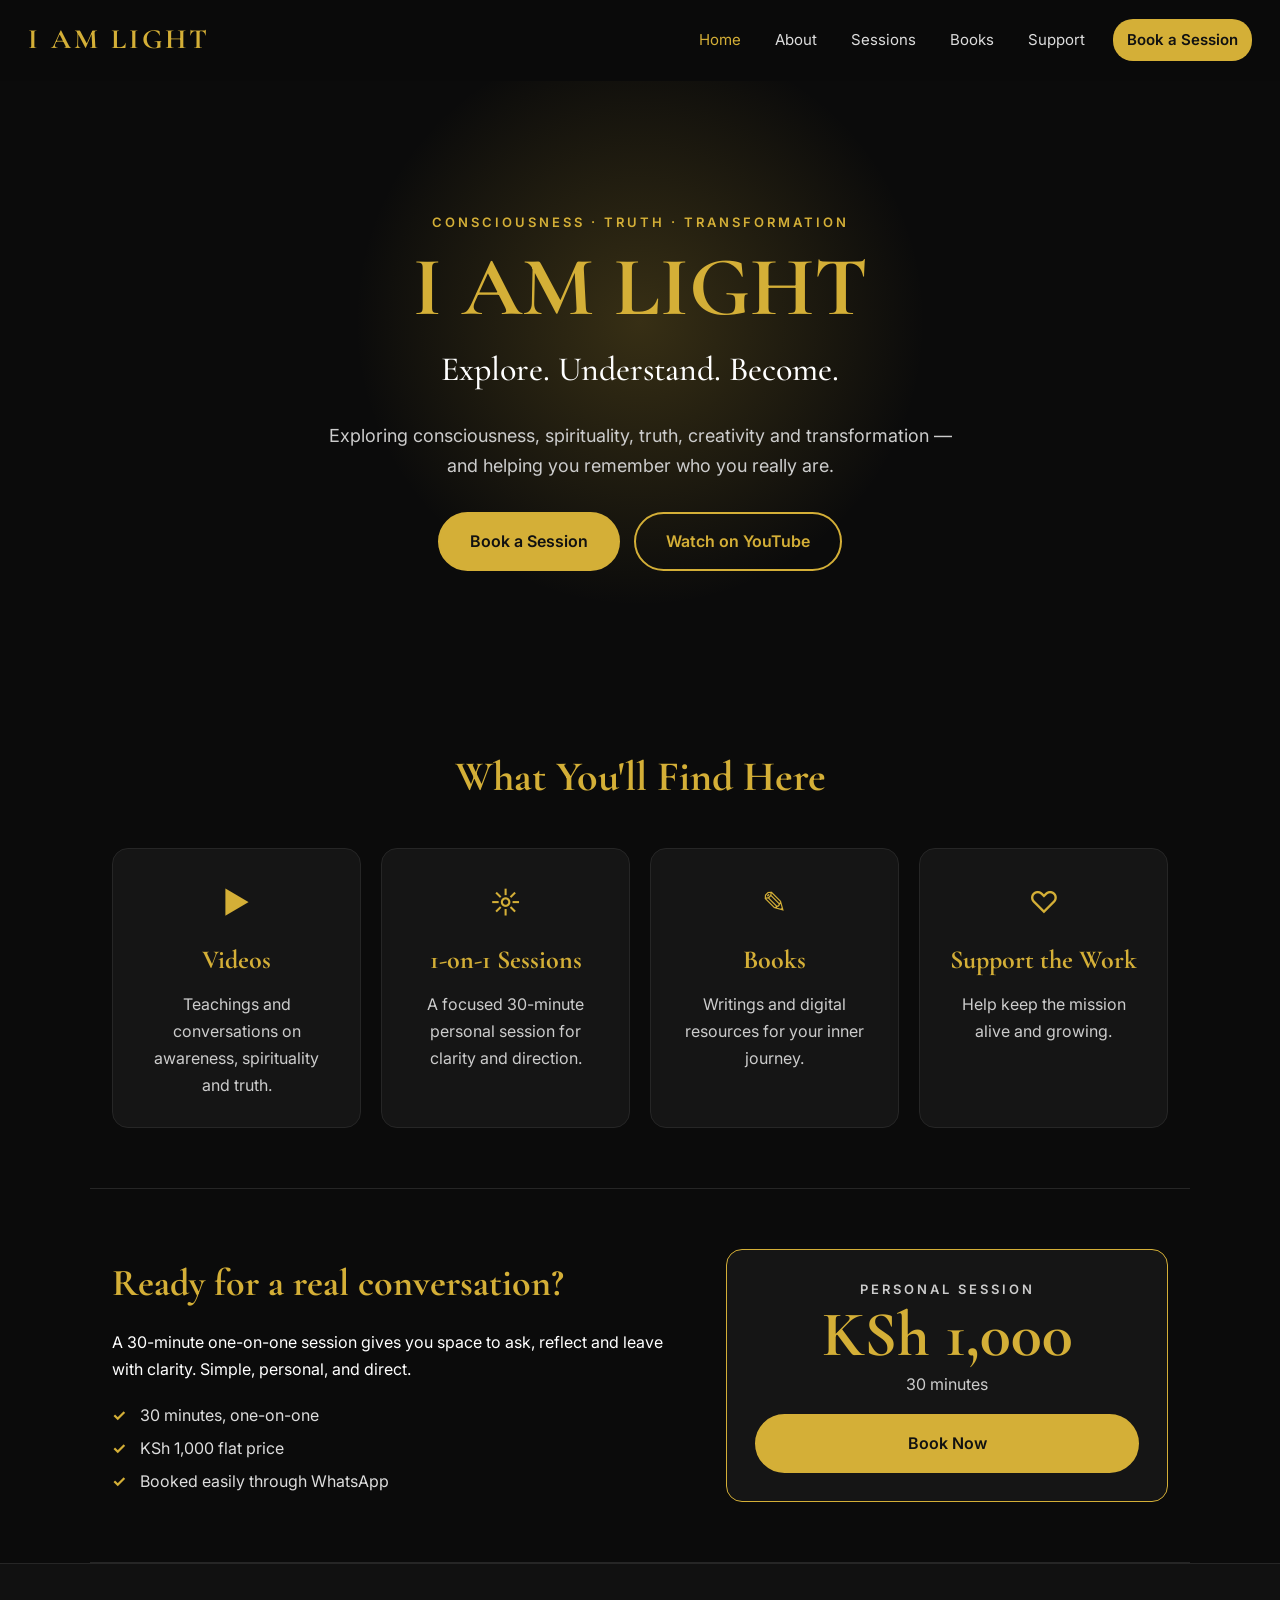
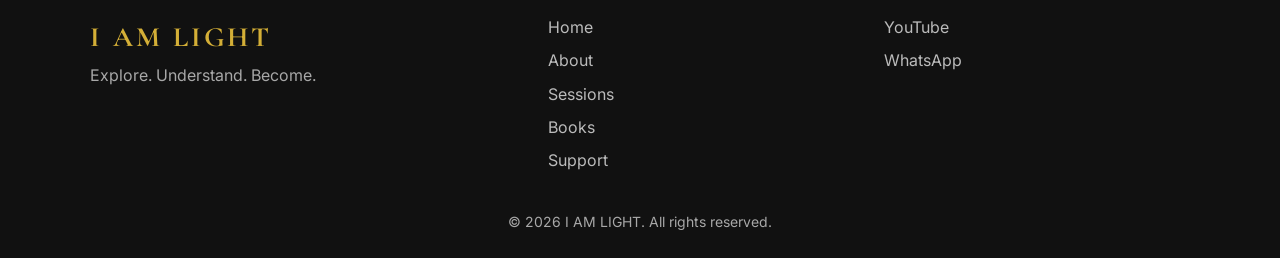
==== commit 5b749d9d: "Add files via upload" ====
--- a/index.html
+++ b/index.html
@@ -1,262 +1,80 @@
 <!DOCTYPE html>
 <html lang="en">
 <head>
-    <meta charset="UTF-8">
-    <meta name="viewport" content="width=device-width, initial-scale=1.0">
+<meta charset="UTF-8">
+<meta name="viewport" content="width=device-width, initial-scale=1">
+<title>I AM LIGHT | Explore. Understand. Become.</title>
+<meta name="description" content="Exploring consciousness, spirituality, truth, creativity and transformation.">
+<meta name="theme-color" content="#0b0b0b">
+<meta property="og:title" content="I AM LIGHT | Explore. Understand. Become.">
+<meta property="og:description" content="Exploring consciousness, spirituality, truth, creativity and transformation.">
+<meta property="og:type" content="website">
+<link rel="icon" href="data:image/svg+xml,%3Csvg xmlns='http://www.w3.org/2000/svg' viewBox='0 0 64 64'%3E%3Ccircle cx='32' cy='32' r='30' fill='%230b0b0b'/%3E%3Ccircle cx='32' cy='32' r='12' fill='%23d4af37'/%3E%3C/svg%3E">
+<link rel="preconnect" href="https://fonts.googleapis.com">
+<link rel="preconnect" href="https://fonts.gstatic.com" crossorigin>
+<link href="https://fonts.googleapis.com/css2?family=Cormorant+Garamond:wght@500;600;700&family=Inter:wght@400;500;600&display=swap" rel="stylesheet">
+<link rel="stylesheet" href="style.css">
+</head>
+<body>
+<a class="skip" href="#main">Skip to content</a>
+<header class="navbar" id="navbar">
+  <a class="logo" href="index.html">I AM LIGHT</a>
+  <button class="menu-btn" id="menuBtn" aria-label="Toggle menu" aria-expanded="false" aria-controls="navLinks"><span></span><span></span><span></span></button>
+  <nav class="nav-links" id="navLinks"><a href="index.html" class="active">Home</a><a href="about.html">About</a><a href="sessions.html">Sessions</a><a href="books.html">Books</a><a href="support.html">Support</a><a class="nav-cta" href="sessions.html#book">Book a Session</a></nav>
+</header>
+<main id="main">
 
-    <title>I AM LIGHT | Explore. Understand. Become.</title>
-
-    <meta name="description"
-          content="I AM LIGHT — a platform for exploring consciousness, wisdom, purpose, spirituality and human potential.">
-
-    <link rel="stylesheet" href="style.css">
-</head>
-
-<body>
-
-<!-- NAVIGATION -->
-
-<nav>
-    <h2>I AM LIGHT</h2>
-
-    <button class="menu-toggle" onclick="toggleMenu()">
-        ☰
-    </button>
-
-    <ul id="nav-menu">
-        <li><a href="index.html">Home</a></li>
-        <li><a href="about.html">About</a></li>
-        <li><a href="books.html">Books</a></li>
-        <li><a href="sessions.html">Sessions</a></li>
-        <li><a href="support.html">Support</a></li>
-    </ul>
-</nav>
-
-
-<!-- HERO -->
-
-<section class="hero">
-
-    <h1>LIGHT</h1>
-
-    <p>
-        Explore. Understand. Become.
-    </p>
-
-    <p>
-        A journey into consciousness, wisdom, purpose and the
-        deeper dimensions of human existence.
-    </p>
-
-    <div>
-        <a href="#explore" class="button">
-            Explore
-        </a>
-
-        <a href="books.html" class="button">
-            Books
-        </a>
-    </div>
-
+<section class="hero hero-main">
+  <div class="glow"></div>
+  <p class="eyebrow reveal">Consciousness &middot; Truth &middot; Transformation</p>
+  <h1 class="reveal">I AM LIGHT</h1>
+  <h2 class="reveal">Explore. Understand. Become.</h2>
+  <p class="lead reveal">Exploring consciousness, spirituality, truth, creativity and transformation &mdash; and helping you remember who you really are.</p>
+  <div class="hero-buttons reveal">
+    <a class="primary" href="sessions.html#book">Book a Session</a>
+    <a class="secondary" href="https://youtube.com/@iamlightofficial" target="_blank" rel="noopener">Watch on YouTube</a>
+  </div>
 </section>
 
-
-<!-- INTRODUCTION -->
-
-<section id="explore">
-
-    <h2>Awaken Your Understanding</h2>
-
-    <p>
-        I AM LIGHT is a space for questioning, learning and discovering
-        the deeper realities behind life, consciousness and human potential.
-    </p>
-
-    <p>
-        Through videos, books, conversations and one-on-one sessions,
-        we explore ideas that challenge the way we see ourselves and the world.
-    </p>
-
+<section class="wrap">
+  <h2 class="section-title reveal">What You'll Find Here</h2>
+  <div class="grid">
+    <a class="card tile reveal" href="https://youtube.com/@iamlightofficial" target="_blank" rel="noopener"><div class="icon">&#9654;</div><h3>Videos</h3><p>Teachings and conversations on awareness, spirituality and truth.</p></a>
+    <a class="card tile reveal" href="sessions.html"><div class="icon">&#9788;</div><h3>1-on-1 Sessions</h3><p>A focused 30-minute personal session for clarity and direction.</p></a>
+    <a class="card tile reveal" href="books.html"><div class="icon">&#9998;</div><h3>Books</h3><p>Writings and digital resources for your inner journey.</p></a>
+    <a class="card tile reveal" href="support.html"><div class="icon">&#9825;</div><h3>Support the Work</h3><p>Help keep the mission alive and growing.</p></a>
+  </div>
 </section>
 
-
-<!-- WHAT YOU WILL FIND -->
-
-<section>
-
-    <h2>Explore I AM LIGHT</h2>
-
-    <div class="cards">
-
-        <div class="card">
-            <h3>🧠 Consciousness</h3>
-
-            <p>
-                Explore awareness, consciousness, human behaviour,
-                identity and the nature of reality.
-            </p>
-        </div>
-
-
-        <div class="card">
-            <h3>📖 Wisdom</h3>
-
-            <p>
-                Discover timeless principles, scripture, philosophy
-                and ideas that can transform the way you think.
-            </p>
-        </div>
-
-
-        <div class="card">
-            <h3>🎥 Content</h3>
-
-            <p>
-                Watch I AM LIGHT on YouTube and TikTok for conversations,
-                teachings and thought-provoking ideas.
-            </p>
-
-            <a
-                href="https://youtube.com/@iamlightofficial"
-                target="_blank"
-                class="button">
-                YouTube
-            </a>
-        </div>
-
-
-        <div class="card">
-            <h3>✨ Personal Sessions</h3>
-
-            <p>
-                Book a one-on-one session for deeper conversations,
-                guidance and exploration.
-            </p>
-
-            <a href="sessions.html" class="button">
-                Book a Session
-            </a>
-        </div>
-
+<section class="wrap band">
+  <div class="split">
+    <div class="reveal">
+      <h2 class="left">Ready for a real conversation?</h2>
+      <p>A 30-minute one-on-one session gives you space to ask, reflect and leave with clarity. Simple, personal, and direct.</p>
+      <ul class="ticks"><li>30 minutes, one-on-one</li><li>KSh 1,000 flat price</li><li>Booked easily through WhatsApp</li></ul>
     </div>
-
+    <div class="card price-card reveal">
+      <p class="eyebrow">Personal Session</p>
+      <div class="price">KSh 1,000</div>
+      <p class="muted">30 minutes</p>
+      <a class="primary block" href="sessions.html#book">Book Now</a>
+    </div>
+  </div>
 </section>
 
-
-<!-- BOOKS -->
-
-<section>
-
-    <h2>Books & Digital Wisdom</h2>
-
-    <p>
-        Explore books and digital resources created to help you
-        think deeper, see differently and understand yourself.
-    </p>
-
-    <a href="books.html" class="button">
-        Explore Books
-    </a>
-
-</section>
-
-
-<!-- SOCIAL -->
-
-<section>
-
-    <h2>Follow the Journey</h2>
-
-    <p>
-        Join the I AM LIGHT community across social platforms.
-    </p>
-
-    <div class="cards">
-
-        <div class="card">
-            <h3>YouTube</h3>
-
-            <p>
-                Long-form conversations, teachings and explorations.
-            </p>
-
-            <a
-                href="https://youtube.com/@iamlightofficial"
-                target="_blank"
-                class="button">
-                Visit YouTube
-            </a>
-        </div>
-
-
-        <div class="card">
-            <h3>TikTok</h3>
-
-            <p>
-                Short ideas, insights and thought-provoking content.
-            </p>
-
-            <a
-                href="https://www.tiktok.com/@iamlightofficial"
-                target="_blank"
-                class="button">
-                Visit TikTok
-            </a>
-        </div>
-
+</main>
+<footer>
+  <div class="footer-grid">
+    <div><div class="logo">I AM LIGHT</div><p>Explore. Understand. Become.</p></div>
+    <div class="footer-links"><a href="index.html" class="active">Home</a><a href="about.html">About</a><a href="sessions.html">Sessions</a><a href="books.html">Books</a><a href="support.html">Support</a></div>
+    <div class="footer-links">
+      <a href="https://youtube.com/@iamlightofficial" target="_blank" rel="noopener">YouTube</a>
+      <a href="https://wa.me/254745130626" target="_blank" rel="noopener">WhatsApp</a>
     </div>
-
-</section>
-
-
-<!-- SUPPORT -->
-
-<section>
-
-    <h2>Support the Journey</h2>
-
-    <p>
-        If the work adds value to your journey, you can support
-        I AM LIGHT and help keep the mission growing.
-    </p>
-
-    <a href="support.html" class="button">
-        Support I AM LIGHT
-    </a>
-
-</section>
-
-
-<!-- FOOTER -->
-
-<footer>
-
-    <h3>I AM LIGHT</h3>
-
-    <p>
-        Let there be light. • Know thyself.
-    </p>
-
-    <p>
-        <a href="mailto:silasmorembe@gmail.com">
-            Email Light
-        </a>
-    </p>
-
-    <p>
-        <a href="https://www.youtube.com/@iamlightofficial"
-           target="_blank">
-            YouTube
-        </a>
-        &nbsp; • &nbsp;
-        <a href="https://www.tiktok.com/@iamlightofficial"
-           target="_blank">
-            TikTok
-        </a>
-    </p>
-
-    <p class="copyright">
-        © 2026 I AM LIGHT. All rights reserved.
-    </p>
-
-</footer>+  </div>
+  <p class="copy">&copy; <span id="year">2026</span> I AM LIGHT. All rights reserved.</p>
+</footer>
+<button class="to-top" id="toTop" aria-label="Back to top">&uarr;</button>
+<script src="script.js"></script>
+</body>
+</html>
--- a/style.css
+++ b/style.css
@@ -1,365 +1,152 @@
-/* =========================
-   I AM LIGHT — MAIN STYLE
-   ========================= */
-
-* {
-    margin: 0;
-    padding: 0;
-    box-sizing: border-box;
+/* ---------- Tokens ---------- */
+:root{
+  --bg:#0b0b0b;
+  --bg2:#111;
+  --card:#151515;
+  --line:#262626;
+  --gold:#d4af37;
+  --gold2:#f0d77a;
+  --text:#fff;
+  --muted:#a8a8a8;
+  --radius:16px;
+  --serif:"Cormorant Garamond",Georgia,serif;
+  --sans:Inter,Arial,Helvetica,sans-serif;
 }
 
-html {
-    scroll-behavior: smooth;
+*{margin:0;padding:0;box-sizing:border-box}
+html{scroll-behavior:smooth}
+body{font-family:var(--sans);background:var(--bg);color:var(--text);line-height:1.7;-webkit-font-smoothing:antialiased}
+img{max-width:100%}
+a{color:inherit}
+.skip{position:absolute;left:-999px;top:0;background:var(--gold);color:#111;padding:10px 16px;z-index:200}
+.skip:focus{left:10px;top:10px}
+:focus-visible{outline:2px solid var(--gold);outline-offset:3px}
+
+/* ---------- Navigation ---------- */
+.navbar{
+  display:flex;justify-content:space-between;align-items:center;
+  padding:16px 28px;position:sticky;top:0;z-index:100;
+  background:rgba(11,11,11,.85);backdrop-filter:blur(12px);-webkit-backdrop-filter:blur(12px);
+  border-bottom:1px solid transparent;transition:border-color .3s, padding .3s;
+}
+.navbar.scrolled{border-bottom-color:var(--line);padding:12px 28px}
+.logo{font-family:var(--serif);color:var(--gold);font-size:28px;font-weight:700;letter-spacing:3px;text-decoration:none}
+.nav-links{display:flex;align-items:center;gap:6px}
+.nav-links a{color:#ddd;text-decoration:none;font-size:15px;padding:8px 14px;border-radius:20px;transition:.2s}
+.nav-links a:hover,.nav-links a.active{color:var(--gold)}
+.nav-links a.nav-cta{background:var(--gold);color:#111;font-weight:600;margin-left:8px}
+.nav-links a.nav-cta:hover{background:var(--gold2);color:#111}
+.menu-btn{display:none;background:none;border:0;cursor:pointer;width:42px;height:42px;flex-direction:column;justify-content:center;align-items:center;gap:6px}
+.menu-btn span{display:block;width:24px;height:2px;background:var(--gold);transition:.3s}
+.menu-btn.open span:nth-child(1){transform:translateY(8px) rotate(45deg)}
+.menu-btn.open span:nth-child(2){opacity:0}
+.menu-btn.open span:nth-child(3){transform:translateY(-8px) rotate(-45deg)}
+
+/* ---------- Hero ---------- */
+.hero{text-align:center;padding:100px 24px 60px;position:relative;overflow:hidden}
+.hero-main{padding:130px 24px 110px}
+.glow{position:absolute;left:50%;top:40%;width:620px;height:620px;max-width:140vw;transform:translate(-50%,-50%);
+  background:radial-gradient(circle,rgba(212,175,55,.22),rgba(212,175,55,0) 65%);pointer-events:none;animation:pulse 6s ease-in-out infinite}
+@keyframes pulse{0%,100%{opacity:.7;transform:translate(-50%,-50%) scale(1)}50%{opacity:1;transform:translate(-50%,-50%) scale(1.08)}}
+.eyebrow{color:var(--gold);text-transform:uppercase;letter-spacing:3px;font-size:13px;font-weight:600}
+.hero h1{font-family:var(--serif);font-size:clamp(44px,9vw,84px);line-height:1.05;color:var(--gold);margin:10px 0;position:relative}
+.hero h2{font-family:var(--serif);font-size:clamp(24px,4vw,34px);font-weight:500;position:relative}
+.lead{max-width:640px;margin:22px auto;color:#ccc;font-size:18px;position:relative}
+.hero .price{margin:14px 0}
+.hero-buttons{display:flex;justify-content:center;gap:14px;flex-wrap:wrap;margin-top:30px;position:relative}
+
+/* ---------- Buttons ---------- */
+.primary,.secondary{display:inline-block;padding:14px 30px;border-radius:30px;text-decoration:none;font-weight:600;font-size:16px;cursor:pointer;font-family:inherit;transition:.25s}
+.primary{background:var(--gold);color:#111;border:2px solid var(--gold)}
+.primary:hover{background:var(--gold2);border-color:var(--gold2);transform:translateY(-2px);box-shadow:0 8px 24px rgba(212,175,55,.25)}
+.secondary{border:2px solid var(--gold);color:var(--gold);background:transparent}
+.secondary:hover{background:var(--gold);color:#111;transform:translateY(-2px)}
+.block{display:block;width:100%;text-align:center}
+
+/* ---------- Sections ---------- */
+.wrap{max-width:1100px;margin:auto;padding:60px 22px}
+.narrow{max-width:760px}
+.band{border-top:1px solid var(--line);border-bottom:1px solid var(--line)}
+.section-title{font-family:var(--serif);text-align:center;font-size:clamp(30px,5vw,42px);color:var(--gold);margin-bottom:36px}
+h2.left{font-family:var(--serif);font-size:clamp(28px,4vw,38px);color:var(--gold);margin-bottom:14px;text-align:left}
+.center{text-align:center;margin-top:30px}
+.muted{color:var(--muted)}
+.small{font-size:14px;margin-top:12px}
+
+/* ---------- Cards ---------- */
+.grid{display:grid;grid-template-columns:repeat(auto-fit,minmax(230px,1fr));gap:20px}
+.grid.three{grid-template-columns:repeat(auto-fit,minmax(200px,1fr));margin-top:20px}
+.card{background:var(--card);border:1px solid var(--line);border-radius:var(--radius);padding:28px;text-align:center;margin-bottom:20px;transition:.3s}
+.card h3{font-family:var(--serif);font-size:26px;color:var(--gold);margin-bottom:8px}
+.card p{color:#ccc}
+.card.left-text{text-align:left}
+.tile{text-decoration:none;display:block;margin-bottom:0}
+.tile:hover{transform:translateY(-6px);border-color:var(--gold);box-shadow:0 12px 30px rgba(212,175,55,.12)}
+.icon{font-size:30px;color:var(--gold);margin-bottom:10px}
+.card .primary{margin-top:18px}
+
+.split{display:grid;grid-template-columns:1.3fr 1fr;gap:40px;align-items:center}
+.ticks{list-style:none;margin-top:18px}
+.ticks li{padding-left:28px;position:relative;margin-bottom:6px;color:#ddd}
+.ticks li::before{content:"\2713";position:absolute;left:0;color:var(--gold);font-weight:700}
+.price-card{border-color:var(--gold);margin:0}
+.price{font-family:var(--serif);font-size:clamp(44px,10vw,64px);font-weight:700;color:var(--gold);line-height:1.1}
+.price span{font-size:22px;color:#ccc;font-weight:500}
+.price-card .primary{margin-top:16px}
+.steps .num{width:42px;height:42px;line-height:42px;border-radius:50%;background:var(--gold);color:#111;font-weight:700;margin:0 auto 12px}
+
+/* ---------- Forms ---------- */
+.form-card{text-align:left}
+.form-card h3{text-align:center;margin-bottom:18px}
+label{display:block;font-size:14px;color:#ddd;margin-bottom:16px;font-weight:500}
+input,select,textarea{width:100%;margin-top:6px;padding:13px 14px;background:#0e0e0e;border:1px solid #333;border-radius:10px;color:#fff;font-size:16px;font-family:inherit;color-scheme:dark}
+input:focus,select:focus,textarea:focus{outline:none;border-color:var(--gold)}
+.row{display:grid;grid-template-columns:1fr 1fr;gap:14px}
+.form-error{color:#ff7b7b;min-height:22px;font-size:14px;margin-bottom:8px}
+.form-card .muted{text-align:center}
+
+/* ---------- FAQ ---------- */
+.faq{background:var(--card);border:1px solid var(--line);border-radius:12px;padding:18px 22px;margin-bottom:12px}
+.faq summary{cursor:pointer;font-weight:600;list-style:none;display:flex;justify-content:space-between;gap:10px}
+.faq summary::-webkit-details-marker{display:none}
+.faq summary::after{content:"+";color:var(--gold);font-size:22px;line-height:1}
+.faq[open] summary::after{content:"\2212"}
+.faq p{color:#ccc;margin-top:10px}
+
+/* ---------- Support ---------- */
+.mpesa{font-family:var(--serif);font-size:46px;color:#fff;letter-spacing:3px;margin:8px 0 16px}
+
+/* ---------- Footer ---------- */
+footer{border-top:1px solid var(--line);padding:50px 22px 24px;background:var(--bg2);color:var(--muted)}
+.footer-grid{max-width:1100px;margin:auto;display:grid;grid-template-columns:1.4fr 1fr 1fr;gap:30px}
+.footer-links{display:flex;flex-direction:column;gap:6px}
+.footer-links a{text-decoration:none;color:#bbb}
+.footer-links a:hover{color:var(--gold)}
+.copy{text-align:center;margin-top:36px;font-size:14px}
+
+/* ---------- Back to top ---------- */
+.to-top{position:fixed;right:20px;bottom:20px;width:46px;height:46px;border-radius:50%;border:0;background:var(--gold);color:#111;font-size:20px;font-weight:700;cursor:pointer;opacity:0;pointer-events:none;transition:.3s;z-index:90}
+.to-top.show{opacity:1;pointer-events:auto}
+
+/* ---------- Reveal on scroll ---------- */
+.js .reveal{opacity:0;transform:translateY(24px);transition:opacity .7s ease,transform .7s ease}
+.js .reveal.in{opacity:1;transform:none}
+@media (prefers-reduced-motion:reduce){
+  .js .reveal{opacity:1;transform:none;transition:none}
+  .glow{animation:none}
+  html{scroll-behavior:auto}
 }
 
-body {
-    font-family: Arial, sans-serif;
-    background: #080808;
-    color: #ffffff;
-    line-height: 1.6;
+/* ---------- Mobile ---------- */
+@media(max-width:780px){
+  .menu-btn{display:flex}
+  .nav-links{position:absolute;top:100%;left:0;right:0;flex-direction:column;align-items:stretch;background:#0e0e0e;border-bottom:1px solid var(--line);padding:10px 20px 20px;gap:2px;display:none}
+  .nav-links.open{display:flex}
+  .nav-links a{padding:12px 10px}
+  .nav-links a.nav-cta{margin:8px 0 0;text-align:center}
+  .split{grid-template-columns:1fr}
+  .footer-grid{grid-template-columns:1fr}
+  .row{grid-template-columns:1fr}
+  .hero{padding:70px 20px 40px}
+  .hero-main{padding:90px 20px 70px}
 }
-
-a {
-    color: inherit;
-    text-decoration: none;
-}
-
-/* NAVIGATION */
-
-nav {
-    display: flex;
-    justify-content: space-between;
-    align-items: center;
-    padding: 20px 7%;
-    background: rgba(8, 8, 8, 0.95);
-    border-bottom: 1px solid #252525;
-    position: sticky;
-    top: 0;
-    z-index: 1000;
-}
-
-nav h2 {
-    color: #d4af37;
-    letter-spacing: 3px;
-}
-
-nav ul {
-    display: flex;
-    gap: 25px;
-    list-style: none;
-}
-
-nav ul li a {
-    color: #ffffff;
-    transition: 0.3s;
-}
-
-nav ul li a:hover {
-    color: #d4af37;
-}
-
-/* HERO */
-
-.hero {
-    min-height: 85vh;
-    display: flex;
-    flex-direction: column;
-    justify-content: center;
-    align-items: center;
-    text-align: center;
-    padding: 40px 20px;
-    background:
-        radial-gradient(circle at center, #29200b 0%, #080808 55%);
-}
-
-.hero h1 {
-    font-size: clamp(3rem, 12vw, 7rem);
-    letter-spacing: 8px;
-    color: #d4af37;
-    margin-bottom: 15px;
-}
-
-.hero p {
-    font-size: 1.2rem;
-    color: #cccccc;
-    margin-bottom: 30px;
-}
-
-.button {
-    display: inline-block;
-    padding: 14px 28px;
-    border: 1px solid #d4af37;
-    border-radius: 30px;
-    color: #d4af37;
-    transition: 0.3s;
-}
-
-.button:hover {
-    background: #d4af37;
-    color: #080808;
-}
-
-/* SECTIONS */
-
-section {
-    padding: 80px 7%;
-    text-align: center;
-}
-
-section h2 {
-    font-size: 2.2rem;
-    margin-bottom: 15px;
-    color: #d4af37;
-}
-
-section p {
-    max-width: 750px;
-    margin: 0 auto 30px;
-    color: #cccccc;
-}
-
-/* CARDS */
-
-.cards {
-    display: grid;
-    grid-template-columns: repeat(auto-fit, minmax(220px, 1fr));
-    gap: 25px;
-    max-width: 1100px;
-    margin: 40px auto 0;
-}
-
-.card {
-    background: #111111;
-    border: 1px solid #292929;
-    border-radius: 16px;
-    padding: 35px 25px;
-    transition: 0.3s;
-}
-
-.card:hover {
-    transform: translateY(-6px);
-    border-color: #d4af37;
-}
-
-.card h3 {
-    color: #d4af37;
-    margin-bottom: 12px;
-}
-
-/* FOOTER */
-
-footer {
-    text-align: center;
-    padding: 40px 20px;
-    border-top: 1px solid #252525;
-    color: #888888;
-}
-
-/* WHATSAPP */
-
-.whatsapp {
-    position: fixed;
-    right: 20px;
-    bottom: 20px;
-    background: #25D366;
-    color: white;
-    padding: 14px 20px;
-    border-radius: 50px;
-    font-weight: bold;
-    z-index: 2000;
-    box-shadow: 0 5px 20px rgba(0,0,0,0.4);
-}
-
-/* MOBILE */
-
-@media (max-width: 700px) {
-
-    nav {
-        flex-direction: column;
-        gap: 15px;
-    }
-
-    nav ul {
-        gap: 12px;
-        flex-wrap: wrap;
-        justify-content: center;
-    }
-
-    .hero h1 {
-        letter-spacing: 4px;
-    }
-
-    section {
-        padding: 60px 5%;
-    }
-}
-/* =========================
-   MOBILE MENU
-   ========================= */
-
-.menu-toggle {
-    display: none;
-    background: transparent;
-    border: 1px solid #d4af37;
-    color: #d4af37;
-    font-size: 24px;
-    padding: 5px 12px;
-    border-radius: 8px;
-    cursor: pointer;
-}
-
-@media (max-width: 700px) {
-
-    nav {
-        position: relative;
-        flex-direction: row;
-        justify-content: space-between;
-        padding: 18px 6%;
-    }
-
-    .menu-toggle {
-        display: block;
-    }
-
-    nav ul {
-        display: none;
-        position: absolute;
-        top: 100%;
-        left: 0;
-        width: 100%;
-        background: #080808;
-        border-top: 1px solid #292929;
-        flex-direction: column;
-        gap: 0;
-        padding: 10px 0;
-    }
-
-    nav ul.active {
-        display: flex;
-    }
-
-    nav ul li {
-        text-align: center;
-        padding: 14px;
-    }
-
-    nav ul li a {
-        display: block;
-    }
-}
-/* =========================
-   I AM LIGHT — HERO GLOW
-   ========================= */
-
-.hero {
-    position: relative;
-    overflow: hidden;
-}
-
-/* Soft light behind the title */
-.hero::before {
-    content: "";
-    position: absolute;
-    width: 420px;
-    height: 420px;
-    background: radial-gradient(
-        circle,
-        rgba(212, 175, 55, 0.18),
-        transparent 70%
-    );
-    top: 50%;
-    left: 50%;
-    transform: translate(-50%, -50%);
-    pointer-events: none;
-}
-
-/* Keep hero content above the glow */
-.hero h1,
-.hero p,
-.hero div {
-    position: relative;
-    z-index: 1;
-}
-
-/* Signature */
-.hero::after {
-    content: "Let there be light.  •  Know thyself.";
-    display: block;
-    position: relative;
-    z-index: 1;
-    margin-top: 35px;
-    color: #d4af37;
-    font-size: 0.9rem;
-    letter-spacing: 2px;
-    opacity: 0.8;
-}
-/* =========================
-   BOOK COVERS
-   ========================= */
-
-.book-cover {
-    width: 150px;
-    height: 210px;
-    margin: 0 auto 25px;
-    display: flex;
-    align-items: center;
-    justify-content: center;
-    text-align: center;
-
-    background:
-        radial-gradient(
-            circle,
-            rgba(212, 175, 55, 0.35),
-            #111111 65%
-        );
-
-    border: 1px solid #d4af37;
-    border-radius: 6px;
-
-    color: #d4af37;
-    font-size: 1.3rem;
-    font-weight: bold;
-    letter-spacing: 3px;
-
-    box-shadow:
-        0 10px 35px rgba(212, 175, 55, 0.12);
-}
-
-.book-cover span {
-    line-height: 1.6;
-}
-/* =========================
-   SESSION PAGE
-   ========================= */
-
-.session-card {
-    max-width: 500px;
-    margin: 40px auto;
-}
-
-.price {
-    font-size: 2.5rem;
-    color: #d4af37;
-    font-weight: bold;
-    margin: 20px 0;
-}
-
-.session-card .button {
-    margin-top: 15px;
-}
-/* =========================
-   SUPPORT PAGE
-   ========================= */
-
-.support-card {
-    max-width: 550px;
-    margin: 40px auto;
-}
-
-.mpesa-number {
-    font-size: 2rem;
-    font-weight: bold;
-    color: #d4af37;
-    letter-spacing: 2px;
-    margin: 20px 0;
-}
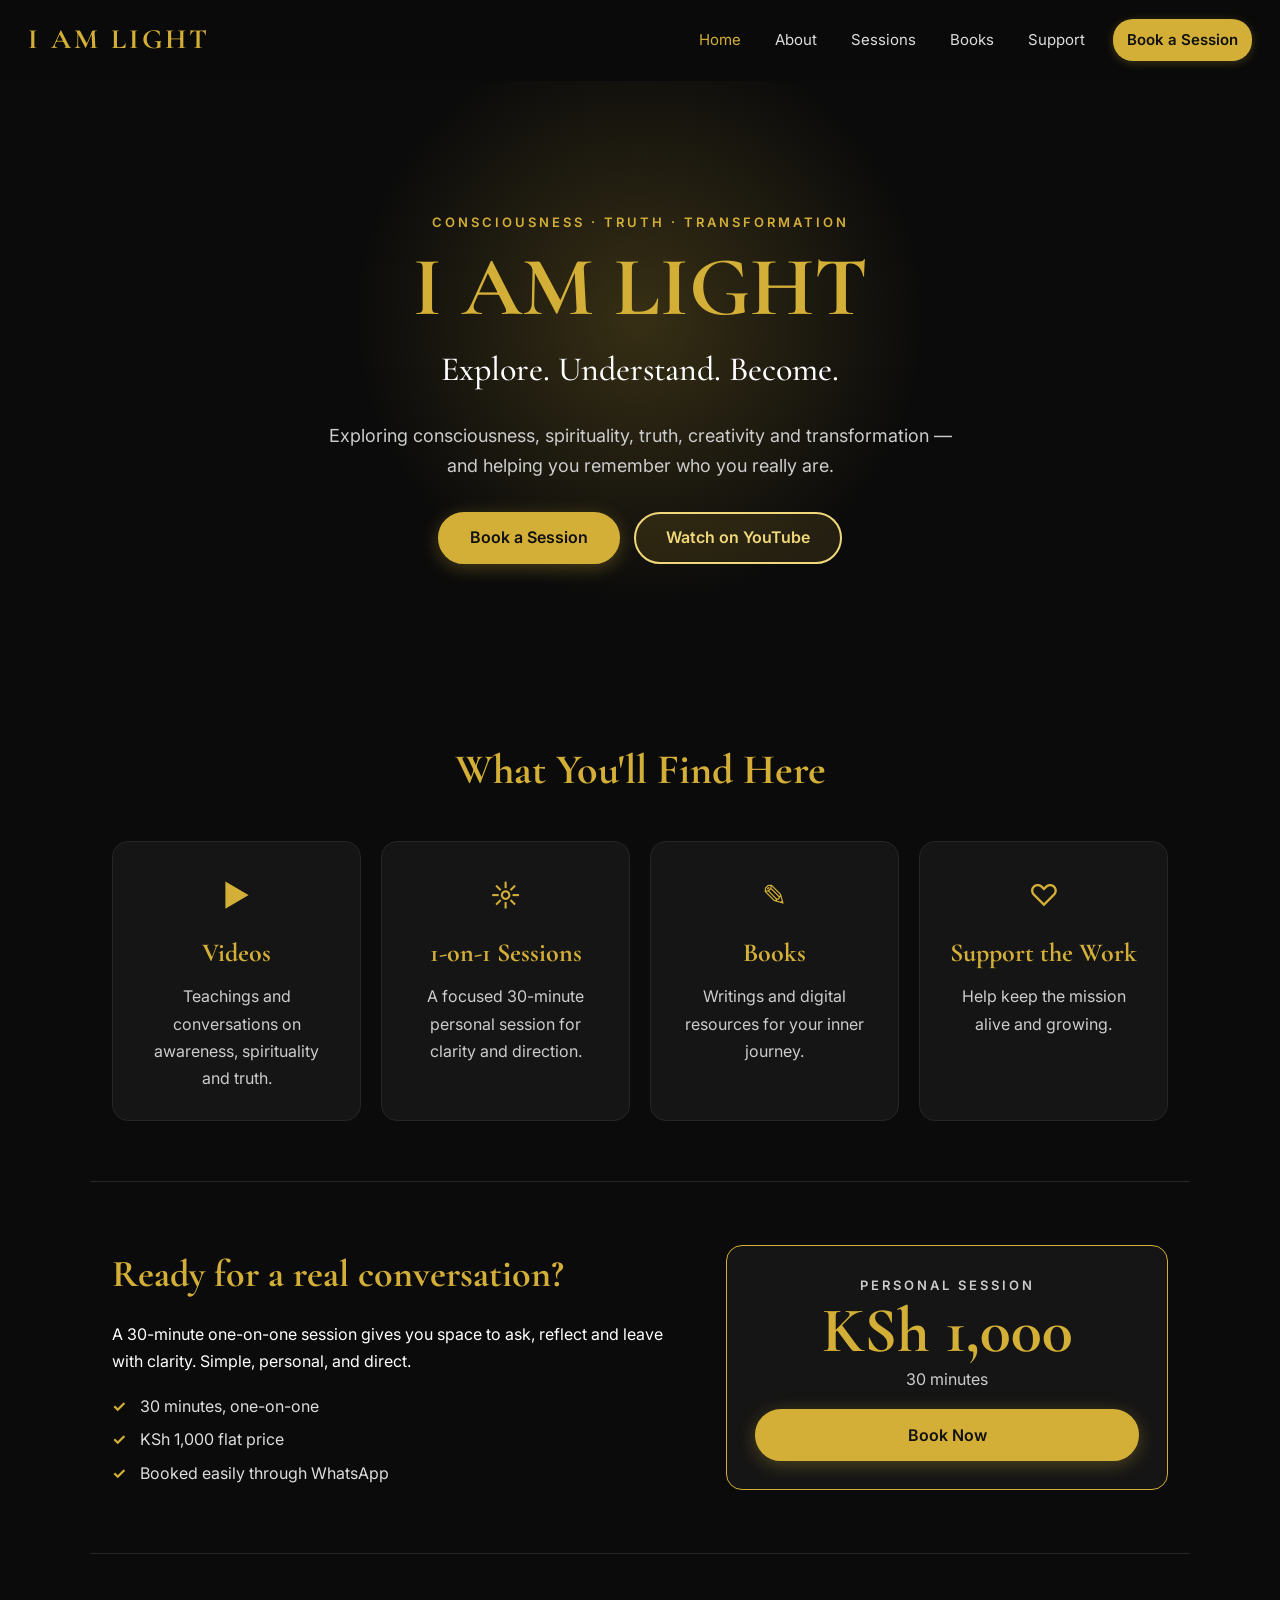
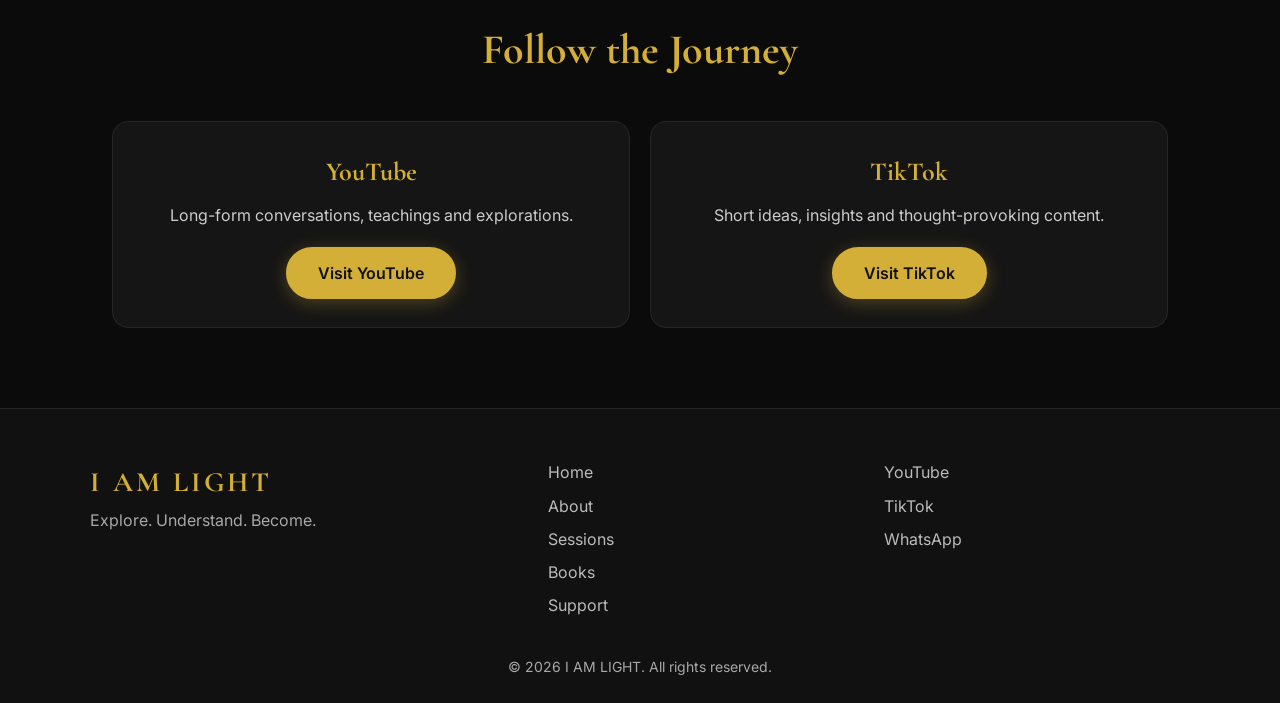
==== commit bacba2d0: "Add files via upload" ====
--- a/index.html
+++ b/index.html
@@ -62,6 +62,14 @@
   </div>
 </section>
 
+<section class="wrap">
+  <h2 class="section-title reveal">Follow the Journey</h2>
+  <div class="grid">
+    <div class="card reveal"><h3>YouTube</h3><p>Long-form conversations, teachings and explorations.</p><a class="primary" href="https://youtube.com/@iamlightofficial" target="_blank" rel="noopener">Visit YouTube</a></div>
+    <div class="card reveal"><h3>TikTok</h3><p>Short ideas, insights and thought-provoking content.</p><a class="primary" href="https://www.tiktok.com/@iamlightofficial" target="_blank" rel="noopener">Visit TikTok</a></div>
+  </div>
+</section>
+
 </main>
 <footer>
   <div class="footer-grid">
@@ -69,6 +77,7 @@
     <div class="footer-links"><a href="index.html" class="active">Home</a><a href="about.html">About</a><a href="sessions.html">Sessions</a><a href="books.html">Books</a><a href="support.html">Support</a></div>
     <div class="footer-links">
       <a href="https://youtube.com/@iamlightofficial" target="_blank" rel="noopener">YouTube</a>
+      <a href="https://www.tiktok.com/@iamlightofficial" target="_blank" rel="noopener">TikTok</a>
       <a href="https://wa.me/254745130626" target="_blank" rel="noopener">WhatsApp</a>
     </div>
   </div>
--- a/style.css
+++ b/style.css
@@ -150,3 +150,54 @@
   .hero{padding:70px 20px 40px}
   .hero-main{padding:90px 20px 70px}
 }
+
+
+/* ======================================================
+   Mobile + button improvements
+   ====================================================== */
+html{-webkit-text-size-adjust:100%}
+body{overflow-x:hidden}
+
+/* Buttons: bigger, clearer, easy to tap */
+.primary,.secondary{display:inline-flex;align-items:center;justify-content:center;min-height:52px;text-align:center;line-height:1.2;-webkit-tap-highlight-color:transparent}
+.primary{box-shadow:0 4px 18px rgba(212,175,55,.30)}
+.secondary{background:rgba(212,175,55,.12);border-color:var(--gold2);color:var(--gold2)}
+.secondary:hover{background:var(--gold);border-color:var(--gold);color:#111}
+.primary:active,.secondary:active{transform:scale(.98)}
+.nav-links a.nav-cta{box-shadow:0 2px 10px rgba(212,175,55,.25)}
+
+/* No sticky hover effects on touch screens */
+@media (hover:none){
+  .tile:hover,.primary:hover,.secondary:hover{transform:none;box-shadow:none}
+}
+
+@media(max-width:780px){
+  /* Header + menu */
+  .navbar,.navbar.scrolled{padding:10px 16px}
+  .logo{font-size:24px}
+  .menu-btn{width:48px;height:48px;border:1px solid var(--line);border-radius:12px}
+  .nav-links{max-height:calc(100vh - 72px);max-height:calc(100dvh - 72px);overflow-y:auto;padding:8px 16px 20px;box-shadow:0 20px 30px rgba(0,0,0,.6)}
+  .nav-links a{padding:15px 12px;font-size:17px;border-radius:10px;border-bottom:1px solid var(--line)}
+  .nav-links a.active{color:var(--gold);background:rgba(212,175,55,.08)}
+  .nav-links a.nav-cta{margin-top:14px;border:0;padding:16px;font-size:17px;color:#111}
+
+  /* Hero */
+  .hero-buttons{flex-direction:column;align-items:stretch;max-width:380px;margin-left:auto;margin-right:auto}
+  .lead{font-size:17px}
+  .eyebrow{letter-spacing:2px;font-size:12px}
+
+  /* Buttons fill the width so they are easy to see and tap */
+  .hero-buttons .primary,.hero-buttons .secondary,
+  .center .primary,.center .secondary,
+  .card .primary,.card .secondary{width:100%}
+
+  /* Spacing */
+  .wrap{padding:44px 18px}
+  .section-title{margin-bottom:26px}
+  .card{padding:22px}
+  .mpesa{font-size:34px;letter-spacing:2px}
+
+  /* Footer + back-to-top */
+  .footer-links a{padding:8px 0}
+  .to-top{right:16px;bottom:calc(16px + env(safe-area-inset-bottom,0px));width:52px;height:52px}
+}
